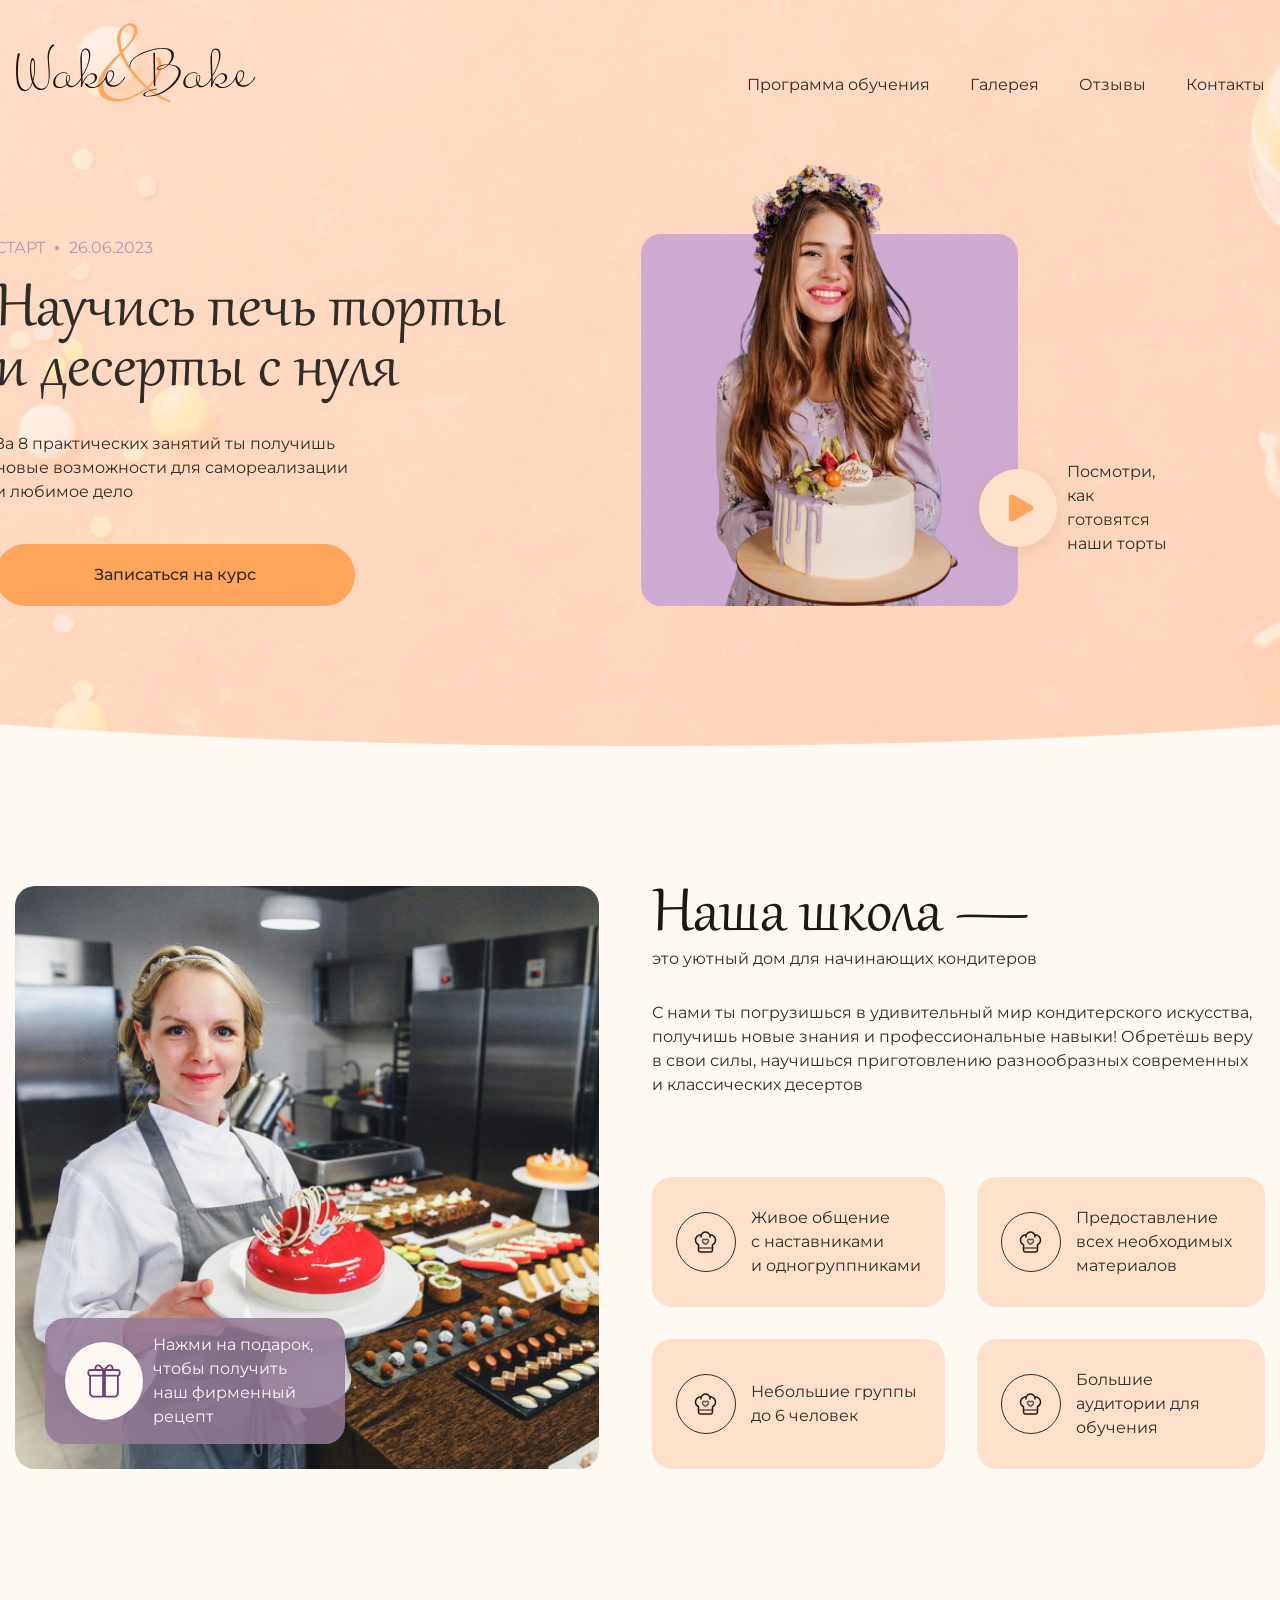
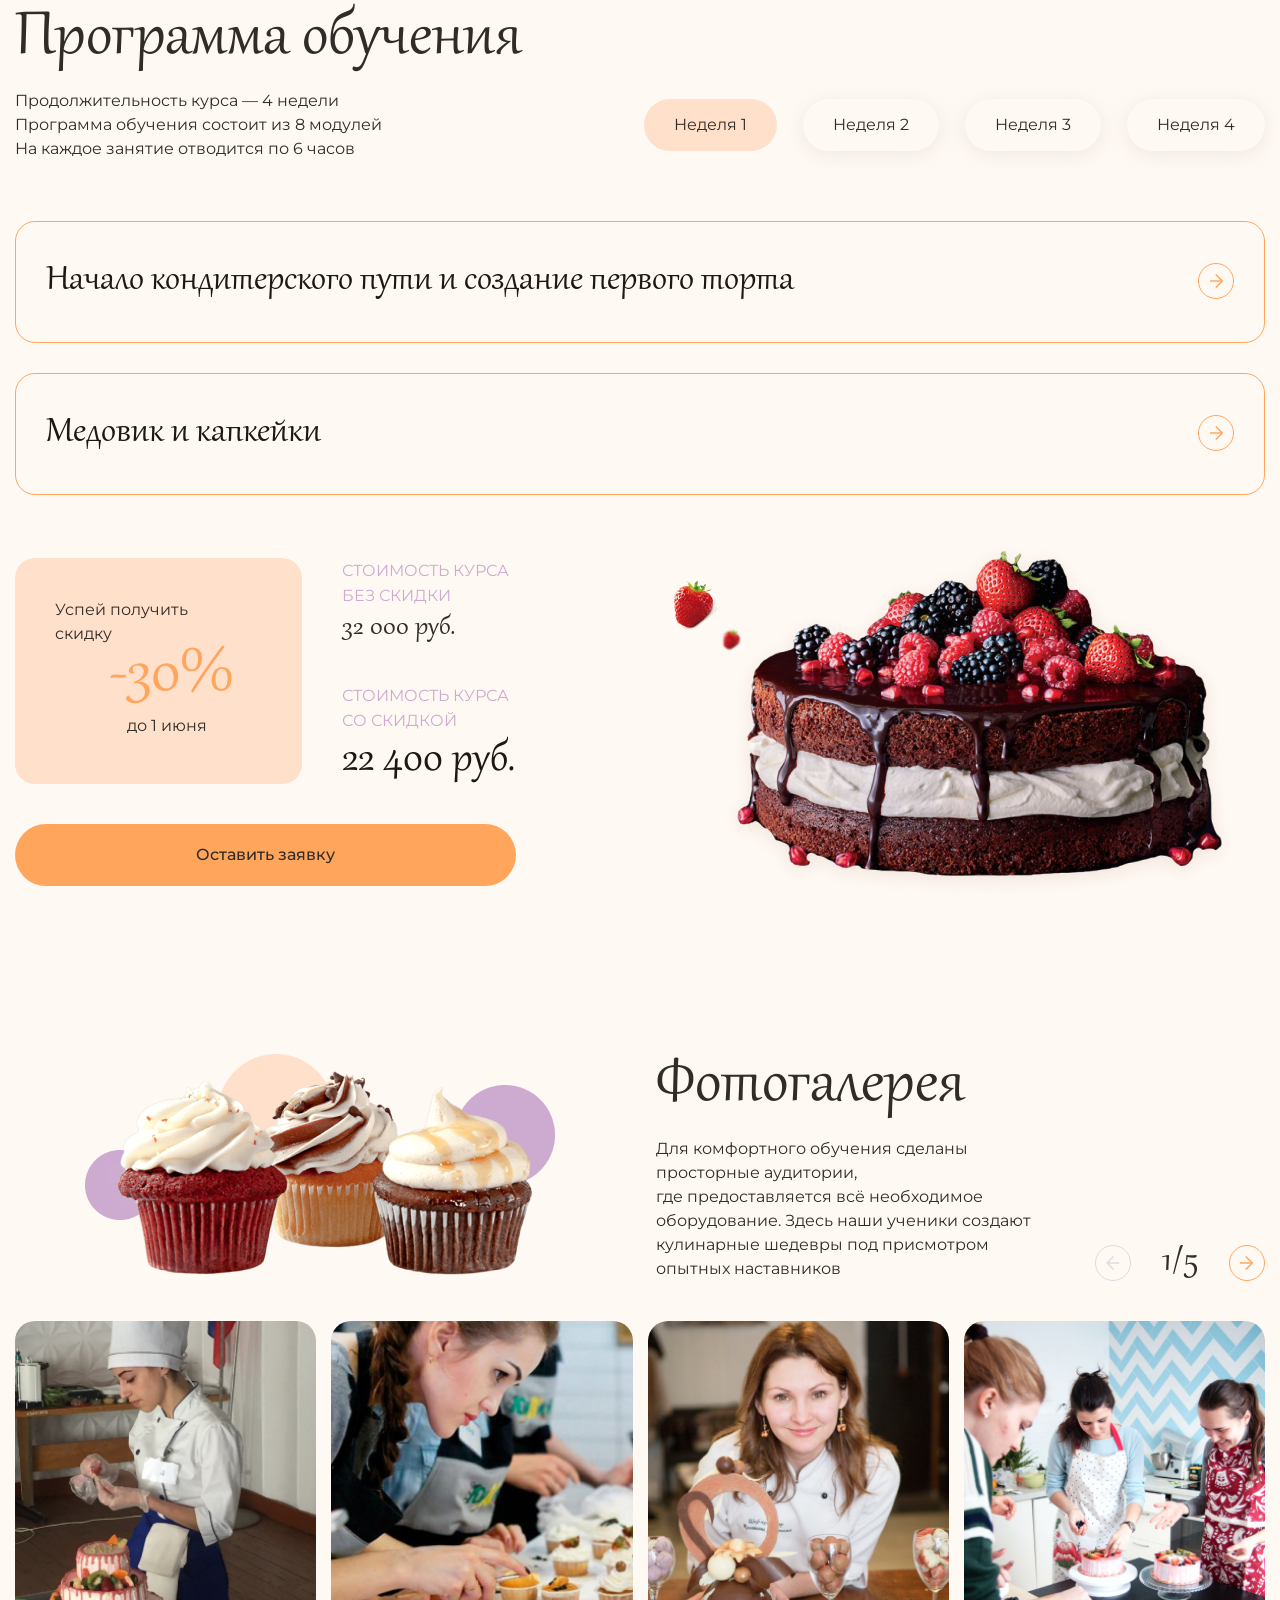
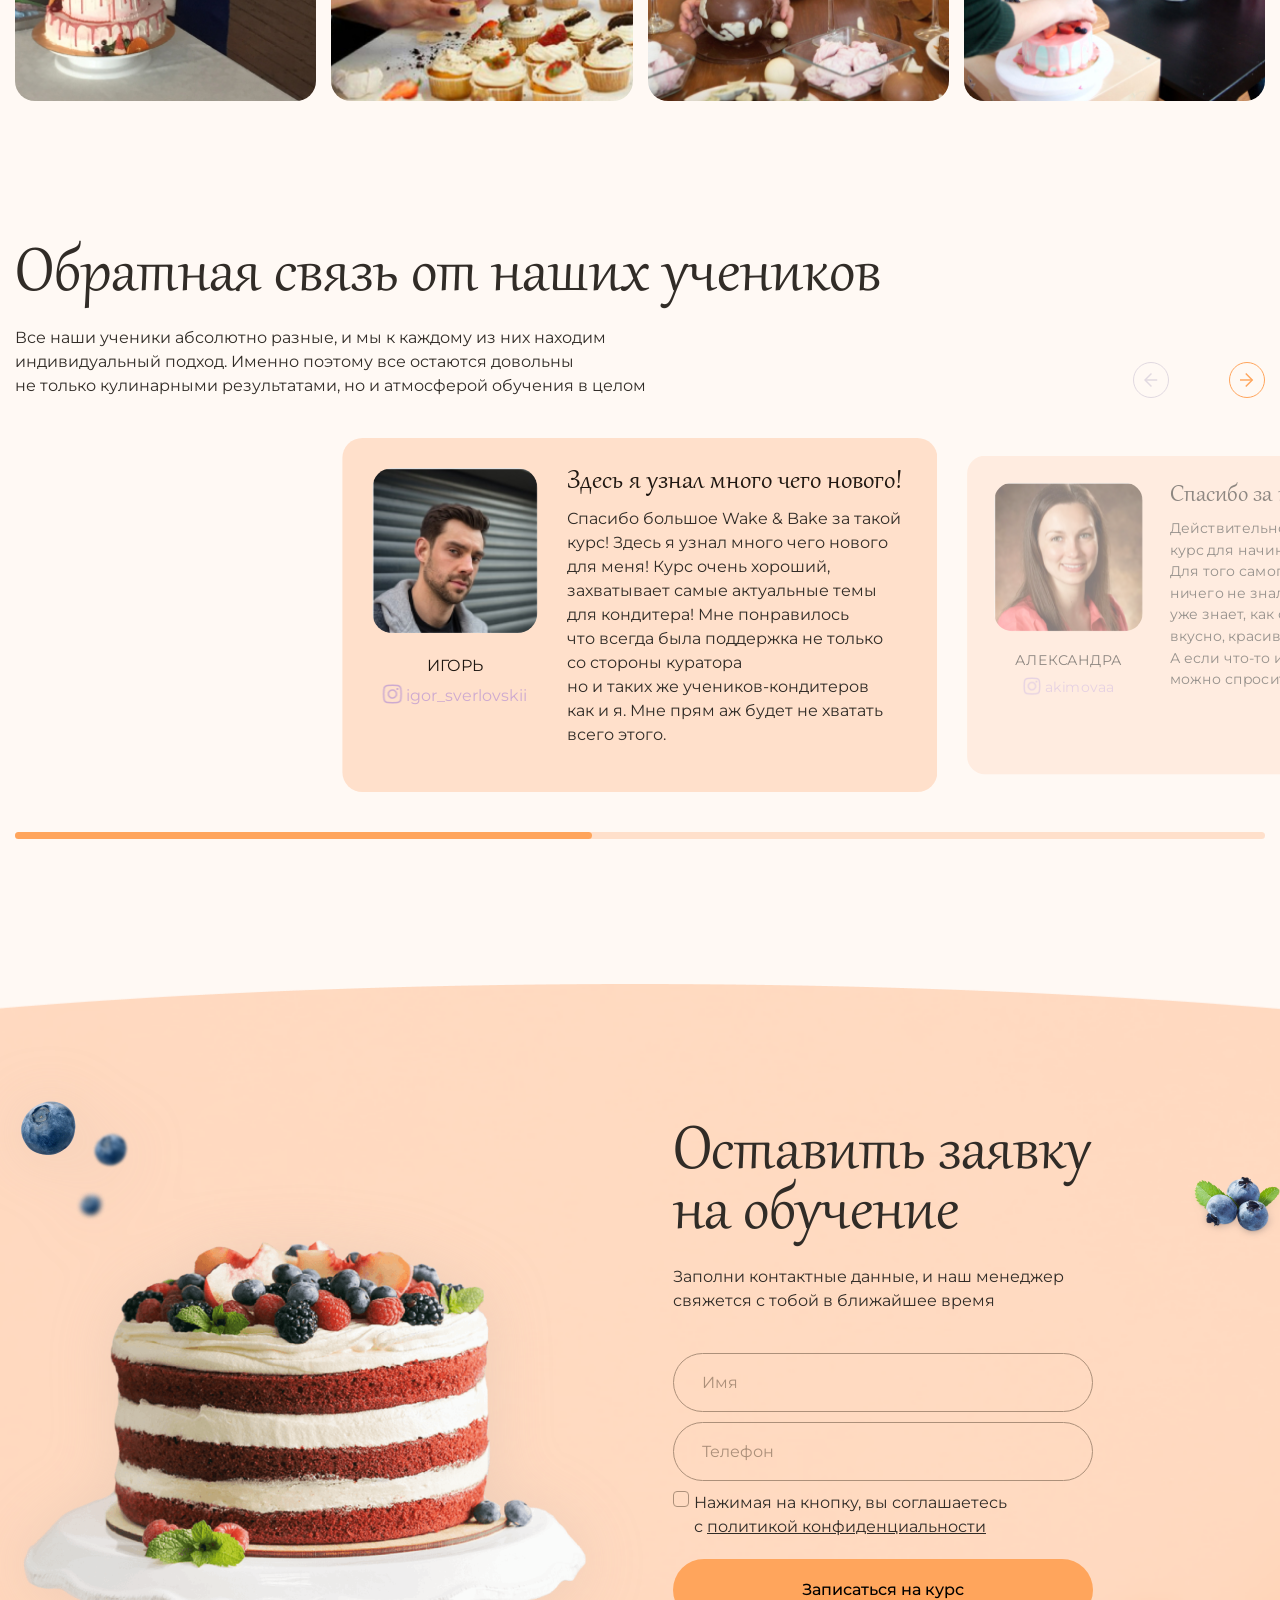
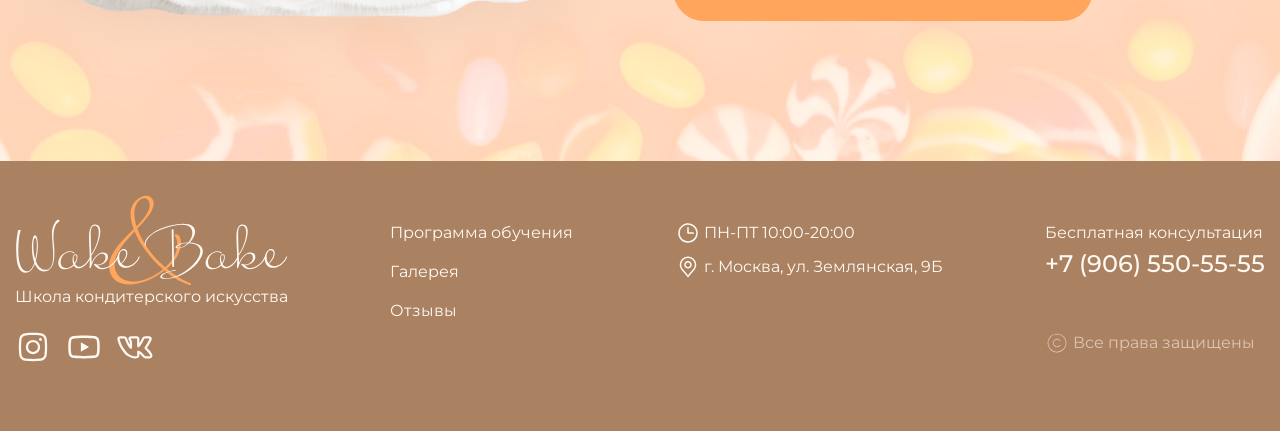
==== docs/index.html @ f929d7f9 "Add files via upload" ====
<!DOCTYPE html>
<html lang="ru">

<head>
    <meta charset="UTF-8">
    <meta http-equiv="X-UA-Compatible" content="IE=edge">
    <meta name="viewport" content="width=device-width, initial-scale=1.0">
    <title>Wake & Bake</title>
    <link href="css/swiper-bundle.min.css" rel="stylesheet">
    <link href="css/style.css" rel="stylesheet">
</head>

<body class="body">

    <div class="wrapper">

        <header class="header">
            <div class="header__top">
                <div class="container">
                    <div class="header__top-inner">
                        <a href="/" class="header__logo">
                            <img src="img/icons/logos/logo-dark.svg" alt="Лого B&W">
                        </a>
                        <nav class="nav">
                            <ul class="nav__list">
                                <li class="nav__list">
                                    <a href="#program" class="nav__link">
                                        Программа обучения
                                    </a>
                                </li>
                                <li class="nav__list">
                                    <a href="#gallery" class="nav__link">
                                        Галерея
                                    </a>
                                </li>
                                <li class="nav__list">
                                    <a href="#testimonials" class="nav__link">
                                        Отзывы
                                    </a>
                                </li>
                                <li class="nav__list">
                                    <a href="#contact" class="nav__link">
                                        Контакты
                                    </a>
                                </li>
                            </ul>
                        </nav>
                        <a class="burger-icon" href="#">
                            <span></span>
                        </a>
                    </div>
                </div>
            </div>
            <section class="header__hero hero">
                <div class="container">
                    <div class="hero__inner">
                        <div class="hero__content">
                            <div class="hero__info">
                                <span>Старт</span>
                                <span>26.06.2023</span>
                            </div>
                            <h1 class="hero__title title">
                                Научись печь торты и десерты с нуля
                            </h1>
                            <p class="hero__text">
                                За 8 практических занятий ты получишь новые возможности для самореализации и любимое
                                дело
                            </p>
                            <div class="hero__img-control hero__img-control--mobile">
                                <a href="../docs/media/тортик.mp4" data-fslightbox class="hero__img-button">
                                    <img src="img/icons/play.svg" alt="">
                                </a>
                                Посмотри, как готовятся наши торты
                            </div>
                            <a href="#contact" class="hero__button button">
                                Записаться на курс
                            </a>
                        </div>
                        <div class="hero__img">
                            <img src="img/content/girl1.png" alt="Девушка с тортом руках">
                            <div class="hero__img-control">
                                <a href="media/тортик.mp4" data-fslightbox="video" class="hero__img-button">
                                    <img src="img/icons/play.svg" alt="">
                                </a>
                                Посмотри, как готовятся наши торты
                            </div>
                        </div>
                    </div>

                </div>
            </section>
        </header>

        <main class="main">
            <section class="main__about about">
                <div class="container">
                    <div class="about__inner">
                        <div class="about__img">
                            <img src="img/content/girl2.jpg" alt="Девушка с тортом руках">
                            <div class="about__img-control">
                                <a href="#" class="about__img-button">
                                    <img src="img/icons/gift.svg" alt="">
                                </a>
                                Нажми на подарок, чтобы получить наш фирменный рецепт
                            </div>
                        </div>
                        <div class="about__body">
                            <div class="about__heading">
                                <h2 class="about__title title">
                                    Наша школа —
                                </h2>
                                <p class="about__title-text">
                                    это уютный дом для начинающих кондитеров
                                </p>
                            </div>
                            <p class="about__text">
                                С нами ты погрузишься в удивительный мир кондитерского искусства, получишь новые знания
                                и профессиональные навыки! Обретёшь веру в свои силы, научишься приготовлению
                                разнообразных современных и классических десертов
                            </p>
                        </div>
                        <ul class="about__grid">
                            <li class="about__grid-item">
                                <div class="about__grid-img">
                                    <img src="img/icons/hat-2.svg" alt="">
                                </div>
                                <p class="about__grid-text">
                                    Живое общение с наставниками и одногруппниками
                                </p>
                            </li>
                            <li class="about__grid-item">
                                <div class="about__grid-img">
                                    <img src="img/icons/hat-2.svg" alt="">
                                </div>
                                <p class="about__grid-text">
                                    Предоставление всех необходимых материалов </p>
                            </li>
                            <li class="about__grid-item">
                                <div class="about__grid-img">
                                    <img src="img/icons/hat-2.svg" alt="">
                                </div>
                                <p class="about__grid-text">
                                    Небольшие группы до 6 человек </p>
                            </li>
                            <li class="about__grid-item">
                                <div class="about__grid-img">
                                    <img src="img/icons/hat-2.svg" alt="">
                                </div>
                                <p class="about__grid-text">
                                    Большие аудитории для обучения </p>
                            </li>
                        </ul>
                    </div>
                </div>
            </section>
        </main>

        <section class="main__program" id="program">
            <div class="container">
                <h2 class="program__title title">
                    Программа обучения
                </h2>
                <div class="program__top">
                    <p class="program__text">
                        Продолжительность курса — 4 недели
                        <br>
                        Программа обучения состоит из 8 модулей
                        <br>
                        На каждое занятие отводится по 6 часов
                    </p>
                    <ul class="tab-controls">
                        <li class="tab-controls__item">
                            <a href="#tab1" class="tab-controls__link tab-controls__link--active">
                                Неделя 1
                            </a>
                        </li>
                        <li class="tab-controls__item">
                            <a href="#tab2" class="tab-controls__link">
                                Неделя 2
                            </a>
                        </li>
                        <li class="tab-controls__item">
                            <a href="#tab3" class="tab-controls__link">
                                Неделя 3
                            </a>
                        </li>
                        <li class="tab-controls__item">
                            <a href="#tab4" class="tab-controls__link">
                                Неделя 4
                            </a>
                        </li>
                    </ul>
                </div>
                <div class="program__tab-content tab-content tab-content--show" id="tab1">
                    <ul class="accordion-list">
                        <li class="accordion-list__item">
                            <a class="accordion-list__control" href="#">
                                <h3 class="accordion-list__control-title">
                                    Начало кондитерского пути и создание первого торта
                                </h3>
                                <div class="accordion-list__control-icon">
                                    <svg width="14" height="14" viewBox="0 0 14 14" fill="none"
                                        xmlns="http://www.w3.org/2000/svg">
                                        <path
                                            d="M5.25605 12.96L11.232 6.984L5.25605 1.008L6.26405 -3.0528e-07L13.248 6.984L6.26405 13.968L5.25605 12.96Z"
                                            fill="#FFA55C" />
                                        <path
                                            d="M12.2402 6.26465L12.2402 7.70465L0.000234839 7.70465L0.000234902 6.26465L12.2402 6.26465Z"
                                            fill="#FFA55C" />
                                    </svg>
                                </div>
                            </a>
                            <div class="accordion-list__content">
                                <div class="accordion-content">
                                    <div class="accordion-content__col">
                                        <h6 class="accordion-content__title">
                                            Теория:
                                        </h6>
                                        <ul class="accordion-content__list">
                                            <li class="accordion-content__item">
                                                <div class="accordion-content__icon">
                                                    <img src="img/icons/hat-1.svg" alt="">
                                                </div>
                                                Организация рабочего места
                                            </li>
                                            <li class="accordion-content__item">
                                                <div class="accordion-content__icon">
                                                    <img src="img/icons/hat-1.svg" alt="">
                                                </div>
                                                Подготовка необходимого инвентаря
                                            </li>
                                            <li class="accordion-content__item">
                                                <div class="accordion-content__icon">
                                                    <img src="img/icons/hat-1.svg" alt="">
                                                </div>
                                                Выбор необходимых продуктов
                                            </li>
                                            <li class="accordion-content__item">
                                                <div class="accordion-content__icon">
                                                    <img src="img/icons/hat-1.svg" alt="">
                                                </div>
                                                Советы по закупке необходимых продуктов и инвентаря
                                            </li>
                                            <li class="accordion-content__item">
                                                <div class="accordion-content__icon">
                                                    <img src="img/icons/hat-1.svg" alt="">
                                                </div>
                                                Обзор хранения и заготовки сырья
                                            </li>
                                        </ul>
                                    </div>
                                    <div class="accordion-content__col">
                                        <h6 class="accordion-content__title">
                                            Практика:
                                        </h6>
                                        <p class="accordion-content__text">
                                            Испечёшь морковный торт с солёной карамелью
                                        </p>
                                    </div>
                                </div>
                            </div>
                        </li>
                        <li class="accordion-list__item">
                            <a class="accordion-list__control" href="#">
                                <h3 class="accordion-list__control-title">
                                    Медовик и капкейки
                                </h3>
                                <div class="accordion-list__control-icon">
                                    <svg width="14" height="14" viewBox="0 0 14 14" fill="none"
                                        xmlns="http://www.w3.org/2000/svg">
                                        <path
                                            d="M5.25605 12.96L11.232 6.984L5.25605 1.008L6.26405 -3.0528e-07L13.248 6.984L6.26405 13.968L5.25605 12.96Z"
                                            fill="#FFA55C" />
                                        <path
                                            d="M12.2402 6.26465L12.2402 7.70465L0.000234839 7.70465L0.000234902 6.26465L12.2402 6.26465Z"
                                            fill="#FFA55C" />
                                    </svg>
                                </div>
                            </a>
                            <div class="accordion-list__content">
                                <div class="accordion-content">
                                    <div class="accordion-content__col">
                                        <h6 class="accordion-content__title">
                                            Теория:
                                        </h6>
                                        <ul class="accordion-content__list">
                                            <li class="accordion-content__item">
                                                <div class="accordion-content__icon">
                                                    <img src="img/icons/hat-1.svg" alt="">
                                                </div>
                                                Приготовление и украшение капкейков
                                            </li>
                                            <li class="accordion-content__item">
                                                <div class="accordion-content__icon">
                                                    <img src="img/icons/hat-1.svg" alt="">
                                                </div>
                                                Изготовление крема и конфи
                                            </li>
                                            <li class="accordion-content__item">
                                                <div class="accordion-content__icon">
                                                    <img src="img/icons/hat-1.svg" alt="">
                                                </div>
                                                Приготовление медовых коржей для торта
                                            </li>
                                            <li class="accordion-content__item">
                                                <div class="accordion-content__icon">
                                                    <img src="img/icons/hat-1.svg" alt="">
                                                </div>
                                                Пропитка коржей и сборка торта
                                            </li>
                                        </ul>
                                    </div>
                                    <div class="accordion-content__col">
                                        <h6 class="accordion-content__title">
                                            Практика:
                                        </h6>
                                        <p class="accordion-content__text">
                                            Испечёшь капкейки,
                                            <br>
                                            приготовишь крем и конфи,
                                            <br>
                                            а также сделаешь своё
                                            <br>
                                            первое пирожное — медовик
                                        </p>
                                    </div>
                                </div>
                            </div>
                        </li>
                    </ul>
                </div>
                <div class="program__tab-content tab-content" id="tab2">
                    <ul class="accordion-list">
                        <li class="accordion-list__item">
                            <a class="accordion-list__control" href="#">
                                <h3 class="accordion-list__control-title">
                                    Песочное тесто и чизкейк
                                </h3>
                                <div class="accordion-list__control-icon">
                                    <svg width="14" height="14" viewBox="0 0 14 14" fill="none"
                                        xmlns="http://www.w3.org/2000/svg">
                                        <path
                                            d="M5.25605 12.96L11.232 6.984L5.25605 1.008L6.26405 -3.0528e-07L13.248 6.984L6.26405 13.968L5.25605 12.96Z"
                                            fill="#FFA55C" />
                                        <path
                                            d="M12.2402 6.26465L12.2402 7.70465L0.000234839 7.70465L0.000234902 6.26465L12.2402 6.26465Z"
                                            fill="#FFA55C" />
                                    </svg>
                                </div>
                            </a>
                            <div class="accordion-list__content">
                                <div class="accordion-content">
                                    <div class="accordion-content__col">
                                        <h6 class="accordion-content__title">
                                            Теория:
                                        </h6>
                                        <ul class="accordion-content__list">
                                            <li class="accordion-content__item">
                                                <div class="accordion-content__icon">
                                                    <img src="img/icons/hat-1.svg" alt="">
                                                </div>
                                                Приготовление песочного теста
                                            </li>
                                            <li class="accordion-content__item">
                                                <div class="accordion-content__icon">
                                                    <img src="img/icons/hat-1.svg" alt="">
                                                </div>
                                                Тонкости в приготовлении меренги
                                            </li>
                                            <li class="accordion-content__item">
                                                <div class="accordion-content__icon">
                                                    <img src="img/icons/hat-1.svg" alt="">
                                                </div>
                                                Изготовление заварного крема
                                            </li>
                                            <li class="accordion-content__item">
                                                <div class="accordion-content__icon">
                                                    <img src="img/icons/hat-1.svg" alt="">
                                                </div>
                                                Выпечка тарталеток
                                            </li>
                                            <li class="accordion-content__item">
                                                <div class="accordion-content__icon">
                                                    <img src="img/icons/hat-1.svg" alt="">
                                                </div>
                                                Приготовление нежного чизкейка
                                            </li>
                                        </ul>    
                                    </div>
                                    <div class="accordion-content__col">
                                        <h6 class="accordion-content__title">
                                            Практика:
                                        </h6>
                                        <p class="accordion-content__text">
                                            Приготовишь меренги,
                                            <br>
                                            сделаешь заварной крем
                                            <br>
                                            для тарталеток и испечёшь
                                            <br>
                                            свой первый чизкейк
                                        </p>
                                    </div>
                                </div>
                            </div>
                        </li>
                        <li class="accordion-list__item">
                            <a class="accordion-list__control" href="#">
                                <h3 class="accordion-list__control-title">
                                    Бисквиты
                                </h3>
                                <div class="accordion-list__control-icon">
                                    <svg width="14" height="14" viewBox="0 0 14 14" fill="none"
                                        xmlns="http://www.w3.org/2000/svg">
                                        <path
                                            d="M5.25605 12.96L11.232 6.984L5.25605 1.008L6.26405 -3.0528e-07L13.248 6.984L6.26405 13.968L5.25605 12.96Z"
                                            fill="#FFA55C" />
                                        <path
                                            d="M12.2402 6.26465L12.2402 7.70465L0.000234839 7.70465L0.000234902 6.26465L12.2402 6.26465Z"
                                            fill="#FFA55C" />
                                    </svg>
                                </div>
                            </a>
                            <div class="accordion-list__content">
                                <div class="accordion-content">
                                    <div class="accordion-content__col">
                                        <h6 class="accordion-content__title">
                                            Теория:
                                        </h6>
                                        <ul class="accordion-content__list">
                                            <li class="accordion-content__item">
                                                <div class="accordion-content__icon">
                                                    <img src="img/icons/hat-1.svg" alt="">
                                                </div>
                                                Тонкости выпечки бисквитов
                                            </li>
                                            <li class="accordion-content__item">
                                                <div class="accordion-content__icon">
                                                    <img src="img/icons/hat-1.svg" alt="">
                                                </div>
                                                Приготовление ванильного бисквита
                                            </li>
                                            <li class="accordion-content__item">
                                                <div class="accordion-content__icon">
                                                    <img src="img/icons/hat-1.svg" alt="">
                                                </div>
                                                Приготовление фисташкового бисквита
                                            </li>
                                            <li class="accordion-content__item">
                                                <div class="accordion-content__icon">
                                                    <img src="img/icons/hat-1.svg" alt="">
                                                </div>
                                                Приготовление шоколадного бисквита
                                            </li>
                                        </ul>
                                    </div>
                                    <div class="accordion-content__col">
                                        <h6 class="accordion-content__title">
                                            Практика:
                                        </h6>
                                        <p class="accordion-content__text">
                                            Отработаешь выпечку трёх
                                            <br>
                                            бисквитов для будущих тортов
                                        </p>
                                    </div>
                                </div>
                            </div>
                        </li>
                    </ul>
                </div>
                <div class="program__tab-content tab-content" id="tab3">
                    <ul class="accordion-list">
                        <li class="accordion-list__item">
                            <a class="accordion-list__control" href="#">
                                <h3 class="accordion-list__control-title">
                                    Дрожжевое тесто
                                </h3>
                                <div class="accordion-list__control-icon">
                                    <svg width="14" height="14" viewBox="0 0 14 14" fill="none"
                                        xmlns="http://www.w3.org/2000/svg">
                                        <path
                                            d="M5.25605 12.96L11.232 6.984L5.25605 1.008L6.26405 -3.0528e-07L13.248 6.984L6.26405 13.968L5.25605 12.96Z"
                                            fill="#FFA55C" />
                                        <path
                                            d="M12.2402 6.26465L12.2402 7.70465L0.000234839 7.70465L0.000234902 6.26465L12.2402 6.26465Z"
                                            fill="#FFA55C" />
                                    </svg>
                                </div>
                            </a>
                            <div class="accordion-list__content">
                                <div class="accordion-content">
                                    <div class="accordion-content__col">
                                        <h6 class="accordion-content__title">
                                            Теория:
                                        </h6>
                                        <ul class="accordion-content__list">
                                            <li class="accordion-content__item">
                                                <div class="accordion-content__icon">
                                                    <img src="img/icons/hat-1.svg" alt="">
                                                </div>
                                                Технология приготовления дрожжевого теста:
                                                <br>
                                                тонкости и советы
                                            </li>
                                            <li class="accordion-content__item">
                                                <div class="accordion-content__icon">
                                                    <img src="img/icons/hat-1.svg" alt="">
                                                </div>
                                                Приготовление песочного теста
                                            </li>
                                            <li class="accordion-content__item">
                                                <div class="accordion-content__icon">
                                                    <img src="img/icons/hat-1.svg" alt="">
                                                </div>
                                                Рецептурные нюансы
                                            </li>
                                        </ul>
                                    </div>
                                    <div class="accordion-content__col">
                                        <h6 class="accordion-content__title">
                                            Практика:
                                        </h6>
                                        <p class="accordion-content__text">
                                            Приготовишь заготовку
                                            <br>
                                            для торта
                                        </p>
                                    </div>
                                </div>
                            </div>
                        </li>
                        <li class="accordion-list__item">
                            <a class="accordion-list__control" href="#">
                                <h3 class="accordion-list__control-title">
                                    Работа с кремами
                                </h3>
                                <div class="accordion-list__control-icon">
                                    <svg width="14" height="14" viewBox="0 0 14 14" fill="none"
                                        xmlns="http://www.w3.org/2000/svg">
                                        <path
                                            d="M5.25605 12.96L11.232 6.984L5.25605 1.008L6.26405 -3.0528e-07L13.248 6.984L6.26405 13.968L5.25605 12.96Z"
                                            fill="#FFA55C" />
                                        <path
                                            d="M12.2402 6.26465L12.2402 7.70465L0.000234839 7.70465L0.000234902 6.26465L12.2402 6.26465Z"
                                            fill="#FFA55C" />
                                    </svg>
                                </div>
                            </a>
                            <div class="accordion-list__content">
                                <div class="accordion-content">
                                    <div class="accordion-content__col">
                                        <h6 class="accordion-content__title">
                                            Теория:
                                        </h6>
                                        <ul class="accordion-content__list">
                                            <li class="accordion-content__item">
                                                <div class="accordion-content__icon">
                                                    <img src="img/icons/hat-1.svg" alt="">
                                                </div>
                                                Приготовление кремов: ганаши, кремю
                                            </li>
                                            <li class="accordion-content__item">
                                                <div class="accordion-content__icon">
                                                    <img src="img/icons/hat-1.svg" alt="">
                                                </div>
                                                Создание заварного теста
                                            </li>
                                            <li class="accordion-content__item">
                                                <div class="accordion-content__icon">
                                                    <img src="img/icons/hat-1.svg" alt="">
                                                </div>
                                                Приготовление профитролей и нескольких
                                                <br>
                                                видов кремов
                                            </li>
                                        </ul>
                                    </div>
                                    <div class="accordion-content__col">
                                        <h6 class="accordion-content__title">
                                            Практика:
                                        </h6>
                                        <p class="accordion-content__text">
                                            Приготовишь профитроли
                                            <br>
                                            и несколько видов кремов
                                        </p>
                                    </div>
                                </div>
                            </div>
                        </li>
                    </ul>
                </div>
                <div class="program__tab-content tab-content" id="tab4">
                    <ul class="accordion-list">
                        <li class="accordion-list__item">
                            <a class="accordion-list__control" href="#">
                                <h3 class="accordion-list__control-title">
                                    Mille-feuille, или Наполеон
                                </h3>
                                <div class="accordion-list__control-icon">
                                    <svg width="14" height="14" viewBox="0 0 14 14" fill="none"
                                        xmlns="http://www.w3.org/2000/svg">
                                        <path
                                            d="M5.25605 12.96L11.232 6.984L5.25605 1.008L6.26405 -3.0528e-07L13.248 6.984L6.26405 13.968L5.25605 12.96Z"
                                            fill="#FFA55C" />
                                        <path
                                            d="M12.2402 6.26465L12.2402 7.70465L0.000234839 7.70465L0.000234902 6.26465L12.2402 6.26465Z"
                                            fill="#FFA55C" />
                                    </svg>
                                </div>
                            </a>
                            <div class="accordion-list__content">
                                <div class="accordion-content">
                                    <div class="accordion-content__col">
                                        <h6 class="accordion-content__title">
                                            Теория:
                                        </h6>
                                        <ul class="accordion-content__list">
                                            <li class="accordion-content__item">
                                                <div class="accordion-content__icon">
                                                    <img src="img/icons/hat-1.svg" alt="">
                                                </div>
                                                Приготовление слоёного теста
                                            </li>
                                            <li class="accordion-content__item">
                                                <div class="accordion-content__icon">
                                                    <img src="img/icons/hat-1.svg" alt="">
                                                </div>
                                                Рецептура и создание крема дипломат
                                            </li>
                                            <li class="accordion-content__item">
                                                <div class="accordion-content__icon">
                                                    <img src="img/icons/hat-1.svg" alt="">
                                                </div>
                                                Приготовление французского морковного
                                                <br>
                                                десерта
                                            </li>
                                        </ul>
                                    </div>
                                    <div class="accordion-content__col">
                                        <h6 class="accordion-content__title">
                                            Практика:
                                        </h6>
                                        <p class="accordion-content__text">
                                            Испечёте торт «Наполеон»
                                            <br>
                                            и приготовите необычный
                                            <br>
                                            морковный десерт
                                        </p>
                                    </div>
                                </div>
                            </div>
                        </li>
                        <li class="accordion-list__item">
                            <a class="accordion-list__control" href="#">
                                <h3 class="accordion-list__control-title">
                                    Завершение курса
                                </h3>
                                <div class="accordion-list__control-icon">
                                    <svg width="14" height="14" viewBox="0 0 14 14" fill="none"
                                        xmlns="http://www.w3.org/2000/svg">
                                        <path
                                            d="M5.25605 12.96L11.232 6.984L5.25605 1.008L6.26405 -3.0528e-07L13.248 6.984L6.26405 13.968L5.25605 12.96Z"
                                            fill="#FFA55C" />
                                        <path
                                            d="M12.2402 6.26465L12.2402 7.70465L0.000234839 7.70465L0.000234902 6.26465L12.2402 6.26465Z"
                                            fill="#FFA55C" />
                                    </svg>
                                </div>
                            </a>
                            <div class="accordion-list__content">
                                <div class="accordion-content">
                                    <div class="accordion-content__col">
                                        <h6 class="accordion-content__title">
                                            Теория:
                                        </h6>
                                        <ul class="accordion-content__list">
                                            <li class="accordion-content__item">
                                                <div class="accordion-content__icon">
                                                    <img src="img/icons/hat-1.svg" alt="">
                                                </div>
                                                Работа кондитера на заказ
                                            </li>
                                            <li class="accordion-content__item">
                                                <div class="accordion-content__icon">
                                                    <img src="img/icons/hat-1.svg" alt="">
                                                </div>
                                                Применение знаний о технологии выпечки
                                                <br>
                                                к другим рецептам
                                            </li>
                                            <li class="accordion-content__item">
                                                <div class="accordion-content__icon">
                                                    <img src="img/icons/hat-1.svg" alt="">
                                                </div>
                                                Разработка собственных рецептов
                                            </li>
                                        </ul>
                                    </div>
                                    <div class="accordion-content__col">
                                        <h6 class="accordion-content__title">
                                            Практика:
                                        </h6>
                                        <p class="accordion-content__text">
                                            Самостоятельно, без наставника
                                            <br>
                                            испечёте торт на ваш выбор
                                        </p>
                                    </div>
                                </div>
                            </div>
                        </li>
                    </ul>
                </div>
                <div class="program__bottom">
                    <div class="program__action">
                        <div class="program__discount">
                            Успей получить
                            <br>
                            скидку
                            <div class="program__discount-value">
                                -30%
                            </div>
                            <span> до 1 июня </span>
                        </div>
                        <div class="program__price">
                            <div class="program__price-text">
                                Стоимость курса без скидки
                            </div>
                            <div class="program__price-value">
                                32 000 руб.
                            </div>
                        </div>
                        <div class="program__price">
                            <div class="program__price-text">
                                Стоимость курса со скидкой
                            </div>
                            <div class="program__price-value program__price-value--big">
                                22 400 руб.
                            </div>
                        </div>
                        <a href="#contact" class="program__button button">
                            Оставить заявку
                        </a>
                    </div>
                    <div class="program__img">
                        <img src="img/decor/cake.png" alt="" class="program__img">
                    </div>
                </div>
            </div>
        </section>

        <section class="main__gallery" id="gallery">
            <div class="container">
                <div class="gallery__inner">
                    <div class="gallery__img">
                        <img src="img/decor/cupcakes.png" alt="">
                    </div>
                    <div class="gallery__content">
                        <div class="gallery__info">
                            <h2 class="gallery__title title">
                                Фотогалерея
                            </h2>
                            <p class="gallery__text">
                                Для комфортного обучения сделаны просторные аудитории, где предоставляется
                                всё необходимое оборудование. Здесь наши ученики создают кулинарные шедевры
                                под присмотром опытных наставников
                            </p>
                        </div>
                        <div class="gallery__nav">
                            <button class="gallery__prev" type="button">
                                <svg width="14" height="14" viewBox="0 0 14 14" fill="none"
                                    xmlns="http://www.w3.org/2000/svg">
                                    <path
                                        d="M7.992 1.00777L2.016 6.98377L7.992 12.9598L6.984 13.9678L-3.0528e-07 6.98377L6.984 -0.000227365L7.992 1.00777Z"
                                        fill="#FFA55C" />
                                    <path
                                        d="M1.00781 7.70312L1.00781 6.26313L13.2478 6.26312L13.2478 7.70312L1.00781 7.70312Z"
                                        fill="#FFA55C" />
                                </svg>
                            </button>
                            <div class="gallery__pagination"></div>
                            <button class="gallery__next" type="button">
                                <svg width="14" height="14" viewBox="0 0 14 14" fill="none"
                                    xmlns="http://www.w3.org/2000/svg">
                                    <path
                                        d="M5.25605 12.96L11.232 6.984L5.25605 1.008L6.26405 -3.0528e-07L13.248 6.984L6.26405 13.968L5.25605 12.96Z"
                                        fill="#FFA55C" />
                                    <path
                                        d="M12.2402 6.26465L12.2402 7.70465L0.000234839 7.70465L0.000234902 6.26465L12.2402 6.26465Z"
                                        fill="#FFA55C" />
                                </svg>
                            </button>
                        </div>
                    </div>
                </div>
                <div class="gallery__slider swiper">
                    <div class="gallery__wrapper swiper-wrapper">
                        <a class="gallery__slide swiper-slide" data-fslightbox="gallery"
                            href="img/content/gallery/1.jpg">
                            <img src="img/content/gallery/1.jpg" alt="girl1">
                        </a>
                        <a class="gallery__slide swiper-slide" data-fslightbox="gallery"
                            href="img/content/gallery/2.jpg">
                            <img src="img/content/gallery/2.jpg" alt="girl2">
                        </a>
                        <a class="gallery__slide swiper-slide" data-fslightbox="gallery"
                            href="img/content/gallery/3.jpg">
                            <img src="img/content/gallery/3.jpg" alt="girl3">
                        </a>
                        <a class="gallery__slide swiper-slide" data-fslightbox="gallery"
                            href="img/content/gallery/4.jpg">
                            <img src="img/content/gallery/4.jpg" alt="girl4">
                        </a>
                        <a class="gallery__slide swiper-slide" data-fslightbox="gallery"
                            href="img/content/gallery/1.jpg">
                            <img src="img/content/gallery/1.jpg" alt="girl1">
                        </a>
                        <a class="gallery__slide swiper-slide" data-fslightbox="gallery"
                            href="img/content/gallery/2.jpg">
                            <img src="img/content/gallery/2.jpg" alt="girl2">
                        </a>
                        <a class="gallery__slide swiper-slide" data-fslightbox="gallery"
                            href="img/content/gallery/3.jpg">
                            <img src="img/content/gallery/3.jpg" alt="girl3">
                        </a>
                        <a class="gallery__slide swiper-slide" data-fslightbox="gallery"
                            href="img/content/gallery/4.jpg">
                            <img src="img/content/gallery/4.jpg" alt="girl4">
                        </a>
                    </div>
                </div>
            </div>
        </section>

        <section class="main__testimonials" id="testimonials">
            <div class="container">
                <div class="testimonials__inner">
                    <div class="testimonials__info">
                        <h2 class="testimonials__title title">
                            Обратная связь от наших учеников
                        </h2>
                        <p class="testimonials__text">
                            Все наши ученики абсолютно разные, и мы к каждому из них находим
                            <br>
                            индивидуальный подход. Именно поэтому все остаются довольны
                            <br>
                            не только кулинарными результатами, но и атмосферой обучения в целом
                        </p>
                    </div>
                    <div class="testimonials__nav">
                        <button class="testimonials__prev" type="button">
                            <svg width="14" height="14" viewBox="0 0 14 14" fill="none"
                                xmlns="http://www.w3.org/2000/svg">
                                <path
                                    d="M7.992 1.00777L2.016 6.98377L7.992 12.9598L6.984 13.9678L-3.0528e-07 6.98377L6.984 -0.000227365L7.992 1.00777Z"
                                    fill="#FFA55C" />
                                <path
                                    d="M1.00781 7.70312L1.00781 6.26313L13.2478 6.26312L13.2478 7.70312L1.00781 7.70312Z"
                                    fill="#FFA55C" />
                            </svg>
                        </button>
                        <div class="testimonials__pagination"></div>
                        <button class="testimonials__next" type="button">
                            <svg width="14" height="14" viewBox="0 0 14 14" fill="none"
                                xmlns="http://www.w3.org/2000/svg">
                                <path
                                    d="M5.25605 12.96L11.232 6.984L5.25605 1.008L6.26405 -3.0528e-07L13.248 6.984L6.26405 13.968L5.25605 12.96Z"
                                    fill="#FFA55C" />
                                <path
                                    d="M12.2402 6.26465L12.2402 7.70465L0.000234839 7.70465L0.000234902 6.26465L12.2402 6.26465Z"
                                    fill="#FFA55C" />
                            </svg>
                        </button>
                    </div>
                </div>
                <div class="testimonials__slider swiper">
                    <div class="testimonials__wrapper swiper-wrapper">
                        <div class="testimonials__slide swiper-slide">
                            <div class="testimonials__student">
                                <div class="testimonials__student-img">
                                    <img src="img/content/testimonials/3.jpg" alt="igor_sverlovskii">
                                </div>
                                <div class="testimonials__student-name">ИГОРЬ</div>
                                <div class="testimonials__student-inst">
                                    <img src="img/icons/socials/instagram-2.png" alt="">
                                    igor_sverlovskii
                                </div>
                            </div>
                            <blockquote class="testimonials__quote">
                                <span>
                                    Здесь я узнал много чего нового!
                                </span>
                                Спасибо большое Wake & Bake за такой
                                курс! Здесь я узнал много чего нового
                                для меня! Курс очень хороший, захватывает
                                самые актуальные темы для кондитера!
                                Мне понравилось что всегда была
                                поддержка не только со стороны куратора
                                но и таких же учеников-кондитеров как и я.
                                Мне прям аж будет не хватать всего этого.
                            </blockquote>
                        </div>
                        <div class="testimonials__slide swiper-slide">
                            <div class="testimonials__student">
                                <div class="testimonials__student-img">
                                    <img src="img/content/testimonials/1.jpg" alt="akimovaa">
                                </div>
                                <div class="testimonials__student-name">Александра</div>
                                <div class="testimonials__student-inst">
                                    <img src="img/icons/socials/instagram-2.png" alt="">
                                    akimovaa
                                </div>
                            </div>
                            <blockquote class="testimonials__quote">
                                <span>
                                    Спасибо за курс!
                                </span>
                                Действительно понятный и доступный курс
                                для начинающего кондитера. Для того
                                самого, который ничего-ничего не знал,
                                не умел. А спустя месяц уже знает,
                                как сделать так, чтобы было вкусно,
                                красиво и профессионально. А если что-то
                                и непонятно, то всегда можно спросить
                                и уточнить.
                            </blockquote>
                        </div>
                        <div class="testimonials__slide swiper-slide">
                            <div class="testimonials__student">
                                <div class="testimonials__student-img">
                                    <img src="img/content/testimonials/2.jpg" alt="lizzy_av">
                                </div>
                                <div class="testimonials__student-name">ЕЛИЗАВЕТА</div>
                                <div class="testimonials__student-inst">
                                    <img src="img/icons/socials/instagram-2.png" alt="">
                                    lizzy_av
                                </div>
                            </div>
                            <blockquote class="testimonials__quote">
                                <span>
                                    Для меня действительно сбылась мечта!
                                </span>
                                Это были одни из лучших месяцев моей жизни. Для меня действительно сбылась мечта,
                                к которой я шла уже давно, но не хватало опыта и знаний. Это все дала мне ваша школа.
                                В рецептурах все довольно понятно разъясняется, если есть вопросы, их всегда
                                можно задать, что не мало важно.
                            </blockquote>
                        </div>
                        <div class="testimonials__slide swiper-slide">
                            <div class="testimonials__student">
                                <div class="testimonials__student-img">
                                    <img src="img/content/testimonials/3.jpg" alt="igor_sverlovskii">
                                </div>
                                <div class="testimonials__student-name">ИГОРЬ</div>
                                <div class="testimonials__student-inst">
                                    <img src="img/icons/socials/instagram-2.png" alt="">
                                    igor_sverlovskii
                                </div>
                            </div>
                            <blockquote class="testimonials__quote">
                                <span>
                                    Здесь я узнал много чего нового!
                                </span>
                                Спасибо большое Wake & Bake за такой
                                курс! Здесь я узнал много чего нового
                                для меня! Курс очень хороший, захватывает
                                самые актуальные темы для кондитера!
                                Мне понравилось что всегда была
                                поддержка не только со стороны куратора
                                но и таких же учеников-кондитеров как и я.
                                Мне прям аж будет не хватать всего этого.
                            </blockquote>
                        </div>
                    </div>
                    <div class="testimonials__scrollbar swiper-scrollbar"></div>
                </div>
            </div>
        </section>

        <section class="contact" id="contact">
            <div class="container">
                <div class="contact__inner">
                    <div class="contact__img">
                        <img src="img/decor/cake-2.png" alt="">
                    </div>
                    <div class="contact__body">
                        <h2 class="contact__title title">
                            Оставить заявку на обучение
                        </h2>
                        <p class="contact__text">
                            Заполни контактные данные, и наш менеджер
                            <br>
                            свяжется с тобой в ближайшее время
                        </p>
                        <form class="contact__form">
                            <input class="contact__input" type="Text" placeholder="Имя">
                            <label class="contact__check-label">
                            </label>
                            <input class="contact__input" type="tel" placeholder="Телефон">
                            <label class="contact__check-label weed">
                                <input class="contact__checkbox" type="checkbox">
                                <span>
                                    Нажимая на кнопку, вы соглашаетесь
                                    <br>
                                    с <a href="#" target="_blank"> политикой конфиденциальности </a>
                                </span>
                            </label>
                            <button class="button" type="submit">
                                Записаться на курс
                            </button>
                        </form>
                    </div>
                </div>
            </div>
        </section>

        <footer class="footer">
            <div class="container">
                <div class="footer__inner">
                    <div class="footer__col">
                        <a href="/" class="footer__logo">
                            <img src="img/icons/logos/logo-light.svg" alt="Лого B&W">
                        </a>
                        <p class="footer__logo-text">
                            Школа кондитерского искусства
                        </p>
                        <address class="social">
                            <ul class="socials__list">
                                <li class="socials__items">
                                    <a href="#" class="socials_link">
                                        <svg width="36" height="36" viewBox="0 0 36 36" fill="none"
                                            xmlns="http://www.w3.org/2000/svg">
                                            <path
                                                d="M24 10.5C24 10.1022 24.158 9.72064 24.4393 9.43934C24.7206 9.15804 25.1022 9 25.5 9C25.8978 9 26.2794 9.15804 26.5607 9.43934C26.842 9.72064 27 10.1022 27 10.5C27 10.8978 26.842 11.2794 26.5607 11.5607C26.2794 11.842 25.8978 12 25.5 12C25.1022 12 24.7206 11.842 24.4393 11.5607C24.158 11.2794 24 10.8978 24 10.5Z"
                                                fill="#FFF9F4" />
                                            <path fill-rule="evenodd" clip-rule="evenodd"
                                                d="M18 10.875C16.1103 10.875 14.2981 11.6257 12.9619 12.9619C11.6257 14.2981 10.875 16.1103 10.875 18C10.875 19.8897 11.6257 21.7019 12.9619 23.0381C14.2981 24.3743 16.1103 25.125 18 25.125C19.8897 25.125 21.7019 24.3743 23.0381 23.0381C24.3743 21.7019 25.125 19.8897 25.125 18C25.125 16.1103 24.3743 14.2981 23.0381 12.9619C21.7019 11.6257 19.8897 10.875 18 10.875ZM13.125 18C13.125 16.7071 13.6386 15.4671 14.5529 14.5529C15.4671 13.6386 16.7071 13.125 18 13.125C19.2929 13.125 20.5329 13.6386 21.4471 14.5529C22.3614 15.4671 22.875 16.7071 22.875 18C22.875 19.2929 22.3614 20.5329 21.4471 21.4471C20.5329 22.3614 19.2929 22.875 18 22.875C16.7071 22.875 15.4671 22.3614 14.5529 21.4471C13.6386 20.5329 13.125 19.2929 13.125 18Z"
                                                fill="#FFF9F4" />
                                            <path fill-rule="evenodd" clip-rule="evenodd"
                                                d="M25.8871 4.24833C20.6451 3.66722 15.355 3.66722 10.1131 4.24833C7.09508 4.58583 4.65758 6.96333 4.30358 9.99633C3.68168 15.3132 3.68168 20.6845 4.30358 26.0013C4.65758 29.0343 7.09358 31.4118 10.1131 31.7493C15.3551 32.3298 20.6451 32.3298 25.8871 31.7493C28.9051 31.4118 31.3426 29.0343 31.6966 26.0013C32.3186 20.6845 32.3186 15.3132 31.6966 9.99633C31.3426 6.96333 28.9066 4.58583 25.8871 4.24833ZM10.3621 6.48333C15.4385 5.92064 20.5616 5.92064 25.6381 6.48333C27.6331 6.70833 29.2306 8.28183 29.4631 10.2588C30.0645 15.4013 30.0645 20.5964 29.4631 25.7388C29.3428 26.7064 28.8999 27.6052 28.2058 28.29C27.5118 28.9747 26.6072 29.4056 25.6381 29.5128C20.5616 30.0756 15.4385 30.0756 10.3621 29.5128C9.39299 29.4056 8.48836 28.9747 7.79432 28.29C7.10027 27.6052 6.65734 26.7064 6.53708 25.7388C5.93566 20.5964 5.93566 15.4013 6.53708 10.2588C6.65734 9.29127 7.10027 8.3925 7.79432 7.70771C8.48836 7.02292 9.39299 6.59059 10.3621 6.48333Z"
                                                fill="#FFF9F4" />
                                        </svg>
                                    </a>
                                </li>
                                <li class="socials__items">
                                    <a href="#" class="socials_link">
                                        <svg width="36" height="36" viewBox="0 0 36 36" fill="none"
                                            xmlns="http://www.w3.org/2000/svg">
                                            <path
                                                d="M33.75 17.902C33.75 17.8246 33.75 17.7367 33.7465 17.6348C33.743 17.35 33.7359 17.0301 33.7289 16.6891C33.7008 15.7082 33.6516 14.7309 33.5742 13.8098C33.4688 12.5406 33.3141 11.4824 33.1031 10.6879C32.8805 9.85873 32.4442 9.10251 31.8377 8.49483C31.2313 7.88715 30.476 7.44928 29.6473 7.225C28.6523 6.95781 26.7047 6.79258 23.9625 6.69062C22.6582 6.64141 21.2625 6.60977 19.8668 6.59219C19.3781 6.58516 18.9246 6.58164 18.5168 6.57812H17.4832C17.0754 6.58164 16.6219 6.58516 16.1332 6.59219C14.7375 6.60977 13.3418 6.64141 12.0375 6.69062C9.29531 6.79609 7.34414 6.96133 6.35273 7.225C5.52375 7.44873 4.76813 7.88641 4.1616 8.49418C3.55507 9.10195 3.11892 9.85846 2.89688 10.6879C2.68242 11.4824 2.53125 12.5406 2.42578 13.8098C2.34844 14.7309 2.29922 15.7082 2.27109 16.6891C2.26055 17.0301 2.25703 17.35 2.25352 17.6348C2.25352 17.7367 2.25 17.8246 2.25 17.902V18.0988C2.25 18.1762 2.25 18.2641 2.25352 18.366C2.25703 18.6508 2.26406 18.9707 2.27109 19.3117C2.29922 20.2926 2.34844 21.2699 2.42578 22.191C2.53125 23.4602 2.68594 24.5184 2.89688 25.3129C3.34688 26.9969 4.66875 28.3258 6.35273 28.7758C7.34414 29.043 9.29531 29.2082 12.0375 29.3102C13.3418 29.3594 14.7375 29.391 16.1332 29.4086C16.6219 29.4156 17.0754 29.4191 17.4832 29.4227H18.5168C18.9246 29.4191 19.3781 29.4156 19.8668 29.4086C21.2625 29.391 22.6582 29.3594 23.9625 29.3102C26.7047 29.2047 28.6559 29.0395 29.6473 28.7758C31.3312 28.3258 32.6531 27.0004 33.1031 25.3129C33.3176 24.5184 33.4688 23.4602 33.5742 22.191C33.6516 21.2699 33.7008 20.2926 33.7289 19.3117C33.7395 18.9707 33.743 18.6508 33.7465 18.366C33.7465 18.2641 33.75 18.1762 33.75 18.0988V17.902ZM31.2188 18.0848C31.2188 18.1586 31.2188 18.2395 31.2152 18.3344C31.2117 18.6086 31.2047 18.9109 31.1977 19.2379C31.173 20.173 31.1238 21.1082 31.05 21.9766C30.9551 23.1086 30.8215 24.0367 30.6562 24.659C30.4383 25.4711 29.7984 26.1145 28.9898 26.3289C28.2516 26.5258 26.3918 26.684 23.8641 26.7789C22.5844 26.8281 21.2062 26.8598 19.8316 26.8773C19.35 26.8844 18.9035 26.8879 18.5027 26.8879H17.4973L16.1684 26.8773C14.7937 26.8598 13.4191 26.8281 12.1359 26.7789C9.6082 26.6805 7.74492 26.5258 7.01016 26.3289C6.20156 26.1109 5.56172 25.4711 5.34375 24.659C5.17852 24.0367 5.04492 23.1086 4.95 21.9766C4.87617 21.1082 4.83047 20.173 4.80234 19.2379C4.7918 18.9109 4.78828 18.6051 4.78477 18.3344C4.78477 18.2395 4.78125 18.1551 4.78125 18.0848V17.916C4.78125 17.8422 4.78125 17.7613 4.78477 17.6664C4.78828 17.3922 4.79531 17.0898 4.80234 16.7629C4.82695 15.8277 4.87617 14.8926 4.95 14.0242C5.04492 12.8922 5.17852 11.9641 5.34375 11.3418C5.56172 10.5297 6.20156 9.88633 7.01016 9.67188C7.74844 9.475 9.6082 9.3168 12.1359 9.22187C13.4156 9.17266 14.7937 9.14102 16.1684 9.12344C16.65 9.11641 17.0965 9.11289 17.4973 9.11289H18.5027L19.8316 9.12344C21.2062 9.14102 22.5809 9.17266 23.8641 9.22187C26.3918 9.32031 28.2551 9.475 28.9898 9.67188C29.7984 9.88984 30.4383 10.5297 30.6562 11.3418C30.8215 11.9641 30.9551 12.8922 31.05 14.0242C31.1238 14.8926 31.1695 15.8277 31.1977 16.7629C31.2082 17.0898 31.2117 17.3957 31.2152 17.6664C31.2152 17.7613 31.2188 17.8457 31.2188 17.916V18.0848ZM14.8711 22.7113L23.0273 17.9652L14.8711 13.2895V22.7113Z"
                                                fill="#FFF9F4" />
                                        </svg>
                                    </a>
                                </li>
                                <li class="socials__items">
                                    <a href="#" class="socials_link">
                                        <svg width="36" height="36" viewBox="0 0 36 36" fill="none"
                                            xmlns="http://www.w3.org/2000/svg">
                                            <path fill-rule="evenodd" clip-rule="evenodd"
                                                d="M35.1075 25.2974C34.2915 23.6541 33.2163 22.1529 31.923 20.8514C31.4905 20.3626 31.0376 19.8922 30.5655 19.4414L30.5085 19.3859C30.3332 19.2157 30.1602 19.0432 29.9895 18.8684C31.7574 16.4101 33.2702 13.778 34.5045 11.0129L34.554 10.9019L34.5885 10.7849C34.752 10.2404 34.938 9.20545 34.278 8.26945C33.594 7.30345 32.5005 7.12945 31.767 7.12945H28.3965C27.6908 7.09729 26.9929 7.2892 26.4029 7.67771C25.8128 8.06623 25.3608 8.63143 25.1115 9.29245C24.3861 11.0199 23.478 12.6648 22.4025 14.1989V10.2494C22.4025 9.73945 22.3545 8.88445 21.807 8.16445C21.153 7.30045 20.2065 7.12945 19.5495 7.12945H14.2005C13.5025 7.11339 12.8251 7.36639 12.3085 7.83606C11.7919 8.30573 11.4758 8.95609 11.4255 9.65245L11.421 9.71995V9.78745C11.421 10.5149 11.709 11.0519 11.94 11.3894C12.0435 11.5409 12.153 11.6789 12.2235 11.7659L12.2385 11.7854C12.3135 11.8784 12.363 11.9399 12.4125 12.0089C12.5445 12.1859 12.732 12.4619 12.786 13.1729V15.3824C11.7123 13.5844 10.8319 11.6778 10.1595 9.69445L10.1475 9.66145L10.1355 9.62995C9.9525 9.15145 9.66 8.45545 9.0735 7.92445C8.3895 7.30195 7.5795 7.12945 6.843 7.12945H3.423C2.6775 7.12945 1.779 7.30345 1.1085 8.00995C0.45 8.70595 0.375 9.53995 0.375 9.98095V10.1819L0.417 10.3769C1.36395 14.7731 3.31535 18.8905 6.1185 22.4069C7.40006 24.4279 9.13993 26.1184 11.197 27.3412C13.254 28.564 15.5703 29.2847 17.958 29.4449L18.0195 29.4494H18.0825C19.1715 29.4494 20.307 29.3549 21.1605 28.7864C22.311 28.0184 22.4025 26.841 22.4025 26.2529V24.5459C22.698 24.7859 23.064 25.1069 23.5125 25.5389C24.0555 26.0819 24.4875 26.5529 24.858 26.9639L25.056 27.1829C25.344 27.5039 25.6275 27.8204 25.8855 28.0799C26.2095 28.4054 26.61 28.7639 27.111 29.0294C27.6555 29.3159 28.227 29.4464 28.833 29.4464H32.2545C32.976 29.4464 34.0095 29.2754 34.737 28.4324C35.529 27.5144 35.469 26.3879 35.22 25.5794L35.175 25.4339L35.1075 25.2974ZM26.5275 25.4564C26.0626 24.9368 25.5839 24.4296 25.092 23.9354L25.0875 23.9309C23.052 21.9689 22.1025 21.6284 21.4305 21.6284C21.072 21.6284 20.6775 21.6674 20.421 21.9884C20.3055 22.1416 20.2298 22.3209 20.2005 22.5104C20.1643 22.7305 20.1483 22.9535 20.1525 23.1764V26.2529C20.1525 26.6354 20.0895 26.7959 19.9125 26.9129C19.677 27.0704 19.1745 27.1979 18.096 27.1979C16.0473 27.0585 14.061 26.4349 12.3003 25.3783C10.5396 24.3216 9.05478 22.8622 7.968 21.1199L7.956 21.1004L7.941 21.0824C5.32967 17.8322 3.50977 14.0193 2.625 9.94495C2.631 9.74995 2.673 9.63145 2.742 9.55945C2.8125 9.48445 2.985 9.37945 3.423 9.37945H6.843C7.2225 9.37945 7.4205 9.46345 7.563 9.59095C7.722 9.73795 7.863 9.98545 8.031 10.4264C8.871 12.8954 10.005 15.2054 11.0805 16.9019C11.6175 17.7509 12.1455 18.4574 12.6225 18.9569C12.861 19.2059 13.0935 19.4129 13.317 19.5599C13.5315 19.7009 13.776 19.8134 14.028 19.8134C14.16 19.8134 14.3145 19.7984 14.463 19.7339C14.6234 19.6631 14.7554 19.5406 14.838 19.3859C14.9925 19.1039 15.036 18.6884 15.036 18.1439V13.0844C14.9565 11.8574 14.586 11.1659 14.226 10.6754C14.1531 10.5773 14.0781 10.4808 14.001 10.3859L13.9815 10.3619C13.9175 10.2843 13.8565 10.2042 13.7985 10.1219C13.7247 10.0302 13.6802 9.91834 13.671 9.80095C13.6828 9.68175 13.7396 9.57156 13.83 9.49293C13.9203 9.41429 14.0373 9.37316 14.157 9.37795H19.5495C19.8585 9.37795 19.962 9.45295 20.0145 9.52345C20.0895 9.62095 20.1525 9.82345 20.1525 10.2494V17.0414C20.1525 17.8484 20.5245 18.3944 21.0645 18.3944C21.6855 18.3944 22.134 18.0179 22.917 17.2349L22.9305 17.2199L22.9425 17.2064C24.699 15.0649 26.134 12.6788 27.2025 10.1234L27.2085 10.1054C27.2888 9.87968 27.4407 9.68637 27.6411 9.55502C27.8416 9.42366 28.0794 9.36148 28.3185 9.37795H31.7685C32.2365 9.37795 32.3895 9.49795 32.4405 9.56845C32.493 9.64345 32.5305 9.80395 32.4405 10.1189C31.2084 12.8735 29.6852 15.4883 27.897 17.9189L27.885 17.9369C27.7125 18.2024 27.522 18.4964 27.495 18.8324C27.465 19.1954 27.621 19.5239 27.8955 19.8779C28.095 20.1719 28.5075 20.5754 28.926 20.9849L28.965 21.0239C29.403 21.4529 29.8785 21.9179 30.2595 22.3679L30.27 22.3784L30.2805 22.3904C31.4166 23.5237 32.3614 24.8337 33.078 26.2694C33.192 26.6594 33.123 26.8604 33.033 26.9639C32.9295 27.0839 32.697 27.1964 32.256 27.1964H28.833C28.5997 27.2021 28.3689 27.1479 28.1625 27.0389C27.9096 26.8918 27.6801 26.7078 27.4815 26.4929C27.267 26.2784 27.0345 26.0189 26.7495 25.7024L26.529 25.4564H26.5275Z"
                                                fill="#FFF9F4" />
                                        </svg>
                                    </a>
                                </li>
                            </ul>
                        </address>
                    </div>
                    <div class="footer__col">
                        <ul class="footer__col-list">
                            <li class="footer__col-item">
                                <a href="#program" class="foooter__col-link">
                                    Программа обучения
                                </a>
                            </li>
                        </ul>
                        <ul class="footer__col-list">
                            <li class="footer__col-item">
                                <a href="#gallery" class="foooter__col-link">
                                    Галерея
                                </a>
                            </li>
                        </ul>
                        <ul class="footer__col-list">
                            <li class="footer__col-item">
                                <a href="#testimonials" class="foooter__col-link">
                                    Отзывы
                                </a>
                            </li>
                        </ul>
                    </div>
                    <address class="footer__col">
                        <ul class="footer__contact-list">
                            <li class="footer__contact-item">
                                <img src="img/icons/clock.svg" alt="">
                                ПН-ПТ 10:00-20:00
                            </li>
                        </ul>
                        <ul class="footer__contact-list">
                            <li class="footer__contact-item">
                                <img src="img/icons/location.svg" alt="">
                                г. Москва, ул. Землянская, 9Б
                            </li>
                        </ul>
                    </address>
                    <div class="footer__col">
                        <div class="footer__col-tel">
                            Бесплатная консультация
                            <a href="tel:+79065505555" class="footer__col-number">
                                +7 (906) 550-55-55
                            </a>
                        </div>
                        <div class="footer__col-copy">
                            <img src="img/icons/copyright.svg" alt="">
                            Все права защищены
                        </div>
                    </div>
                </div>
            </div>
        </footer>

        <div class="modal">
            <div class="modal__window">
                <a class="modal__cancel" href="#">
                    <svg width="24" height="24" viewBox="0 0 24 24" fill="none" xmlns="http://www.w3.org/2000/svg">
                        <g id="cancel">
                            <rect x="0.75" y="0.75" width="22.5" height="22.5" rx="11.25" stroke="#E1D9E1"
                                stroke-width="1.5" />
                            <path id="Vector"
                                d="M6.75781 17.2433L12.0008 12.0003L17.2438 17.2433M17.2438 6.75732L11.9998 12.0003L6.75781 6.75732"
                                stroke="#E1D9E1" stroke-width="1.5" stroke-linecap="round" stroke-linejoin="round" />
                        </g>
                    </svg>
                </a>
                <div class="modal__img">
                    <img src="img/decor/cupcakes-modal.png" alt="">
                    <h3 class="modal_title">
                        Удиви своих близких вкусными капкейками
                    </h3>
                    <p class="modal__text">
                        Оставь свой e-mail, и мы вышлем рецепт на почту
                    </p>
                    <form class="modal__form">
                        <label class="modal__form-label field">
                            <input class="field__input" type="email" placeholder="E-mail">
                            <span>Введите e-mail</span>
                        </label>
                        <button class="button" type="submit">
                            Получить подарок
                        </button>
                    </form>
                </div>
            </div>

        </div>
    </div>

    <script src="js/fslightbox.js"></script>
    <script src="js/swiper-bundle.min.js"></script>
    <script src="js/inputmask.min.js"></script>
    <script src="js/main.js"></script>

</body>

</html>
---- docs/css/style.css ----
@import "fonts.css";
@import "reset.css";
@import "global.css";

@import "header.css";
@import "footer.css";


.about__inner { 
    display: grid;
    grid-template-columns: 1fr 1.05fr;
    grid-template-rows: repeat(2, auto);
    gap: 40px 53px;
} 

.about__img { 
    border-radius: 20px;    
    overflow: hidden;
    position: relative;
    grid-row: 1/-1;
} 

.about__img>img { 
    width: 100%;
    height: 100%;
    object-fit: cover;
    object-position: 0 50%;
} 

.about__img-control { 
    position: absolute;
    bottom: 25px;
    left: 30px;
    display: flex;
    align-items: center;
    gap: 10px;
    max-width: 300px;
    text-align: left;
    background:#957b97d9;
    border-radius: 20px;  
    padding: 15px 20px;
    color: var(--general-bg);
} 

.about__img-button { 
    flex-shrink: 0;
    display: flex;
    align-items: center;
    justify-content: center;
    border-radius: 50%;
    width: 78px;
    height: 78px;
    background: var(--general-bg);
    position: relative;
} 

.about__img-button::before { 
    content: '';
    position: absolute;
    inset: 5px;
    border-radius: 50%;
    border: 1px solid #CEAAD0;
    ;

    opacity: 0;
    transition: all .4s;
} 

.about__img-button:hover::before {
    opacity: 1;
}

.about__heading { 
    margin-bottom: 30px;
} 

.about__title { 
    color: var(--accent-text);
} 

.about__text { 
    margin-bottom: 40px;
} 

.about__grid { 
    display: grid;
    gap: 32px;
    grid-template-columns: repeat(2,1fr);
} 

.about__grid-item { 
    background: var(--accent-bg);
    border-radius: 20px;
    padding: 29px 24px;
    display: flex;
    align-items: center;
    gap: 15px;
} 

.about__grid-img { 
    border: 1px solid var(--general-text );
    border-radius: 50%;
    width: 60px;
    height: 60px;
    flex-shrink: 0;
    display: flex;
    align-items: center;
    justify-content: center;
} 

/* ======================================== */

.program__top {
    display: flex;
    align-items: center;
    justify-content: space-between;
    margin-bottom: 60px;
    gap: 30px 15px;
}

.program__title {
    margin-bottom: 20px;
}

/* ======================================== */

.program__tab-content {
    margin-bottom: 40px;

}

.program__bottom {
    display: flex;
    align-items: center;
    justify-content: space-between;
    gap: 15px;
}

.program__action {
    display: grid;
    grid-template: repeat(3, auto) / 1.65fr 1fr;
    gap: 40px;
    max-width: 501px;
    width: 100%; 
    flex-shrink: 0;
}

.program__discount {
    font-style: 20px;
    background: var(--accent-bg);
    border-radius: 20px;
    padding: 40px;
    grid-row: 1 / 3;
}

.program__discount-value {
    font-family: 'Gabriola';
    font-size: 74px;
    line-height: .82;
    text-align: center;   
    color: var(--accent-color);
    margin-left: 13%;
    transform-origin: 0 0;
    margin: 0 0 7px 13%;

    animation: discount-grow .8s linear infinite alternate;
}

@keyframes discount-grow {
    0% {
        transform: scale(1);
        color: var(--accent-color);
    }

    100% {
        transform: translateX(4%) scale(1.1);
        color: #ff9138;
    }
}

.program__discount span {
    font-size: 16px;
    margin-left: 35%;
}

.program__price-text {
    line-height: 1.6;
    text-transform: uppercase;
    color: #CEAAD0;
    margin-bottom: 5px;
}

.program__price-value {
    font-family: 'Gabriola';
    font-size: 32px;
    line-height: 0.9;
}

.program__price-value--big {
    font-size: 50px;
    color: var(--accent-text);
}

.program__button {
    grid-column: 1/-1;
}

/* .program__img img {
    width: 100%;
} */

/* ======================================== */

.tab-controls {
    display: flex;
    gap: 26px;
}

.tab-controls__link {
    display: block;
    border-radius: 100px;
    padding: 14px 30px;
    box-shadow: 0px 4px 20px rgba(206, 195, 185, 0.3);

    transition: var(--transition);
}

.tab-controls__link:hover {
    background: #ffe0cb;
}

.tab-controls__link--active {
    background: #ffe0cb;
    box-shadow: 0px 4px 20px rgba(206, 195, 185, 0);
}

.tab-content {
    display: none;
}

.tab-content--show {
    display: block;
}

.accordion-list__item {
    border: 1px solid var(--accent-color);
    border-radius: 20px;
    
    margin-bottom: 30px;
}

.accordion-list__item:last-child {
    margin-bottom: 0;
}

.accordion-list__control {
    padding: 41px 30px;
    width: 100%;
    background: transparent;
    text-align: left;

    display: flex;
    justify-content: space-between;
    gap: 15px;

    font-family: 'Gabriola';
    font-size: 42px;
    line-height: 90%;
    color: var(--accent-text);
    transition: var(--transition);
}

.accordion-list__item--opened .accordion-list__control {
    padding-bottom: 20px;
}

.accordion-list__control-icon {
    width: 36px;
    height: 36px;
    border: 1.5px solid var(--accent-color);
    border-radius: 50%;
    flex-shrink: 0;
    display: flex;
    align-items: center;
    justify-content: center;

    transition: var(--transition);
}

.accordion-list__control-icon svg {
    margin-left: 2px;
}

.accordion-list__control-icon path {
    transition: var(--transition);
}

.accordion-list__control:hover .accordion-list__control-icon {
    transform: rotate(90deg);
    background: var(--accent-color);
}

.accordion-list__control:hover .accordion-list__control-icon path {
    fill: var(--general-bg);
}

.accordion-list__item--opened .accordion-list__control-icon {
    transform: rotate(90deg);
    background: var(--accent-color);
}

.accordion-list__item--opened .accordion-list__control-icon path {
    fill: var(--general-bg);
}

.accordion-list__content {
    overflow: hidden;
    max-height: 0;
    transition: max-height 0.3s ease-in-out;
}


.accordion-content {
    padding: 0 30px 40px;
    display: flex;
    gap: 80px;
}

.accordion-content__col:first-child {
    max-width: 507px;
    width: 100%;
}

.accordion-content__title {
    text-transform: uppercase;
    left: 1.6em;
    color: #CEAAD0;
    margin-bottom: 20px;
}

.accordion-content__item {
    margin-bottom: 20px;
    display: flex;
}

.accordion-content__item:last-child {
    margin-bottom: 0;
}

.accordion-content__icon {
    width: 24px;
    height: 24px;
    border: 1px solid #CEAAD0;
    border-radius: 50%;
    display: inline-flex;
    align-items: center;
    justify-content: center;
    margin-right: 8px;
    flex-shrink: 0;
}

.accordion-content__text {
    max-width: 274px;
}

/* ======================================== */

.gallery__inner {
    display: grid;
    grid-template-columns: repeat(2, 1fr);
    gap: 32px;
    margin-bottom: 40px;
}

.gallery__img {
    justify-self: center;
    align-self: center;
}

.gallery__img img {
    max-width: 100%;
}

.gallery__content {
    display: flex;
    align-items: end;
    justify-content: space-between;
    gap: 30px 15px;
}

.gallery__info {
    max-width: 380px;
}

.gallery__title {
    margin-bottom: 20px;
}

.gallery__nav {
    display: flex;
    align-items: center;
    gap: 98px;
    font-family: 'Gabriola';
    font-size: 42px;
    line-height: .9;
    position: relative;
}

.gallery__prev,
.gallery__next {
    cursor: pointer;
    background: transparent;
    border: 1.5px solid var(--accent-color);
    border-radius: 50%;
    flex-shrink: 0;
    width: 36px;
    height: 36px;
    display: flex;
    align-items: center;
    justify-content: center;
    transition: var(--transition);
}

.swiper-button-disabled.gallery__prev,
.swiper-button-disabled.gallery__next {
    border: 1.5px solid #E1D9E1;
    cursor: auto;
}

.swiper-button-disabled.gallery__prev path,
.swiper-button-disabled.gallery__next path {
    fill: #E1D9E1;
}

.swiper-button-disabled.gallery__prev:hover,
.swiper-button-disabled.gallery__next:hover {
    background: transparent;
}

.swiper-button-disabled.gallery__prev:hover path,
.swiper-button-disabled.gallery__next:hover path {
    fill: #E1D9E1;
}

.gallery__prev path,
.gallery__next path {
    transition: var(--transition);
}

.gallery__prev:hover,
.gallery__next:hover {
    background: var(--accent-color);
}

.gallery__prev:hover path,
.gallery__next:hover path {
    fill: var(--general-bg)    
}

.gallery__pagination {
    display: flex;
    position: absolute;
    top: 50%;
    left: 50%;
    bottom: auto;
    width: auto;
    transform: translate(-50%, -50%);
}

.gallery__slide {
    border-radius: 20px;
    overflow: hidden;
}

.gallery__slide img {
    width: 100%;
}

/* ======================================== */

.testimonials__inner {
    display: flex;
    align-items: end;
    justify-content: space-between;
    margin-bottom: 40px;
    gap: 30px;
}

.testimonials__info {
    min-width: 632px;
}

.testimonials__title {
    margin-bottom: 20px;
}

.testimonials__nav {
    display: flex;
    align-items: center;
    gap: 30px;
}

.testimonials__prev,
.testimonials__next {
    cursor: pointer;
    background: transparent;
    border: 1.5px solid var(--accent-color);
    border-radius: 50%;
    flex-shrink: 0;
    width: 36px;
    height: 36px;
    display: flex;
    align-items: center;
    justify-content: center;
    transition: var(--transition);
}

.swiper-button-disabled.testimonials__prev,
.swiper-button-disabled.testimonials__next {
    border: 1.5px solid #E1D9E1;
    cursor: auto;
}

.swiper-button-disabled.testimonials__prev path,
.swiper-button-disabled.testimonials__next path {
    fill: #E1D9E1;
}

.swiper-button-disabled.testimonials__prev:hover,
.swiper-button-disabled.testimonials__next:hover {
    background: transparent;
}

.swiper-button-disabled.testimonials__prev:hover path,
.swiper-button-disabled.testimonials__next:hover path {
    fill: #E1D9E1;
}

.testimonials__prev path,
.testimonials__next path {
    transition: var(--transition);
}

.testimonials__prev:hover,
.testimonials__next:hover {
    background: var(--accent-color);
}

.testimonials__prev:hover path,
.testimonials__next:hover path {
    fill: var(--general-bg)    
}

.testimonials__slider {
    overflow: visible;
}

.testimonials__wrapper {
    margin-bottom: 40px;
}

.testimonials__slide {
    background: var(--accent-bg);
    border-radius: 20px;
    padding: 30px 30px 40px;
    display: flex;
    gap: 30px;
    transition: var(--transition);
    opacity: 0.5;
    height: auto;
}

.swiper-slide-prev.testimotials__slide,
.swiper-slide-next.testimotials__slide {
    opacity: 0.5;
}

.testimonials__slide.swiper-slide{
    transform: scale(.9);
}

.swiper-slide-active.testimonials__slide {
    transform: scale(1);
    opacity: 1;
}

.testimonials__student {
    min-width: 165px;
    width: 100%;
    text-align: center;
    /* flex-shrink: 0; */
}

.testimonials__student-img {
    border-radius: 20px;
    overflow: hidden;
    margin-bottom: 20px;
}

.testimonials__student-img img {
    width: 100%;
}

.testimonials__student-name {
    text-transform: uppercase;
    margin-bottom: 5px;
    line-height: 1.6;
    color: var(--accent-text);
}

.testimonials__student-inst {
    margin: 0 auto;
    color: #CEAAD0;
}

.testimonials__quote span {
    display: block;
    font-family: 'Gabriola';
    font-size: 32px;
    line-height: .9;
    color: var(--accent-text);
    margin-bottom: 10px;
}

.testimonials__scrollbar {
    background: var(--accent-bg);
}

.testimonials__scrollbar.swiper-scrollbar {
    position: static;
    width: 100%;
    height: 7px;
}

.testimonials__scrollbar .swiper-scrollbar-drag {
    background: var(--accent-color);
}

/* ======================================== */

.contact {
    padding: 140px 0;
    background: url("../img/decor/bg-footer.png") no-repeat center center / cover;
}

.contact__inner {
    display: flex;
    align-items: end;
    gap: 84px;
    position: relative;
    max-width: 420px;
}

.contact__img::before {
    content: url('../img/decor/berries.png');
    position: absolute;
    top: -30%;
}

.contact__inner::after {
    content: url('../img/decor/berries-2.png');
    position: absolute;
    top: 7%;
    left: 280%;
}

.contact__img {
    font-weight: 100%;
    filter: drop-shadow(0px 4px 30px #c6b0a14d);
}

.contact__body {
    min-width: 420px;
}

.contact__title {
    margin-bottom: 20px;
}

.contact__text {
    margin-bottom: 40px;
}

.contact__label {
    margin-bottom: 10px;
}

.field__input {
    background: #00000000;
    font-size: 16px;
}

.contact__input {
    display: block;
    width: 100%;
    background: #00000000;
    border: 1px solid var(--input-color);
    border-radius: 100px;
    padding: 19px 42px 19px 28px;
    font-size: 16px;
    transition: var(--transition);
    margin-bottom: -10px;
}

.contact__input:hover {
    border-color: var(--accent-color);
}

.contact__input::placeholder {
    color: var(--input-color);
    transition: var(--transition);
}

.contact__input:hover::placeholder {
    color: var(--accent-color);
}

.contact__check-label {
    display: flex;
    align-items: start;
    gap: 5px;
    min-width: 288px;
    font-style: 13px;
    margin-bottom: 20px;
}

.weed {
    margin-top: 20px;
}

.contact__check-label a {
    text-decoration: underline;
    transition: var(--transition);
}

.contact__check-label a:hover {
    color: var(--accent-color);
}

.contact__checkbox {
    appearance: none;
    width: 16px;
    height: 16px;
    border: 1.5px solid var(--input-color);
    transition: var(--transition);
    border-radius: 4px;
    flex-shrink: 0;
    cursor: pointer;
    position: relative;
}

.contact__checkbox::before {
    content: '';
    position: absolute;
    inset: 0;
    background: url("../img/icons/check.svg") 50% 50% no-repeat;
    opacity: 0;
    transition: var(--transition);
}

.contact__checkbox:hover {
    border: 1.5px solid var(--accent-color);
}

.contact__checkbox:checked {
    background: var(--accent-color);
    border: 1.5px solid var(--accent-color);
}

.contact__checkbox:checked::before {
    opacity: 1;
}

/* ======================================== */
/* ======================================== */
/* ======================================== */

@media (max-width: 1200px) {
    .hero__img {
        margin: 0;
        max-width: 377px;
    }
    .hero__img-control {
        position: static;
        min-width: none;
        margin-top: 30px;
    }

/* ======================================== */

    .footer__inner {
        justify-content: space-between;
        grid-template: repeat(2, auto) / repeat(3, auto);
    }
    .footer__col:last-child {
        grid-column: 1 / -1;
        text-align: center;
    }

/* ======================================== */

    .program__top {
        flex-direction: column;
        align-items: stretch;
    }
    
    .tab-controls {
        flex-wrap: wrap;
    }

/* ======================================== */

    .contact__inner::after {
        top: -20%;
}

/* ======================================== */


    .footer__inner {
        justify-content: space-between;
        grid-template: repeat(2, auto) / repeat(3, auto);
    }
    .footer__col:last-child {
        grid-column: 1 / -1;
        text-align: center;
    }

}

@media (max-width: 1100px) {
    .about__img { 
        grid-row: auto;
    } 

    .about__body { 
        align-self: center;
    } 

    .about__grid { 
        grid-column: 1/-1;
    } 

    /* ======================================== */

    .accordion-list__control {
        padding: 25px 30px;
        font-size: 35px;
    }

    .accordion-content {
        gap: 30px
    }

     /* ======================================== */

    .contact__inner {
        align-items: center;
        gap: 30px;
    }
}

@media (max-width: 900px) {
    .nav {
        position: fixed;
        inset: 0;
        background: var(--general-bg);
        z-index: 10;
        padding: 26vh 15px 30px;
        font-style: 26px;

        transform: translate(-50%);
        opacity: 0;
        visibility: hidden;
    }

    .nav__list {
        flex-direction: column;
        align-items: center;
        /* transition: all .4s; */
    }

    .body--opened-menu .nav {
        transform: translate(0%);
        opacity: 1;
        visibility: visible;
    }

    .burger-icon {
        display: flex;
    }

/* ======================================== */

.program__action{
    max-width: none;
    grid-template: repeat(3,auto) / minmax(280px, 1fr) 1 fr;
}

.program__img{
    display: none;
}

/* ======================================== */

.gallery__inner {
    grid-template: none;
}

.gallery__info {
    min-width: none;
}

.gallery__img {
    display: none;
}

/* ======================================== */

.testimonials__scrollbar.swiper-scrollbar {
    width: 50%;
    margin: 0 auto;
}

/* ======================================== */

.contact__inner {
    justify-content: center;
}

.contact__img {
    display: none;
}

/* ======================================== */

    .footer__inner {
        justify-content: center;
        grid-template: none;
        text-align: center;
        gap: 0;
    }

    .footer__col:first-child {
        display: flex;
        font-display: column;
        align-items: center;
        margin-bottom: 40px;
    }

    .footer__col:nth-child(2) {
        margin-bottom: 40px;
    }

    .footer__col:nth-child(3) {
        margin-bottom: 10px;
    }
}

@media (max-width: 800px) {

    html {
        scroll-padding-top: 50px;
    }

    .hero__content {
        min-width: none;
        display: flex;
        flex-direction: column;
        align-items: center;
        text-align: center;
    }

    .hero__img {
        display: none;
    }
    .hero__img-control--mobile {
        display: flex;
        margin: 0 0 30px;
    }

    /* ======================================== */

    .about__inner {
        grid-template: none;
    }

    .about__img {
        max-width: 500px;
        justify-self: center;
    }

    .about__body {
        text-align: center;
    }

    .about__grid {
        grid-template: none;
    }

    /* ======================================== */

    .tab-conrols {
        gap: 10px;
    }

    .tab-conrols__link {
        padding: 6px 20px;
    }

    .accordion-content {
        flex-direction: column;
    }

    .accordion-content__col:first-child {
        max-width: none;
    }

    .accordion-content__text {
        max-width: none;
    }

    /* ======================================== */

    .testimonials__inner {
        align-items: stretch;
        flex-direction: column;
    }

    .testimonials__nav {
        align-self: end;
    }

    /* ======================================== */

    .contact__inner::before {
        content: none;
    }

}

@media (max-width: 600px) {

    .main__about {
        padding: 60px 0 80px;
    }

    .main__program,
    .main__testimonial,
    .main__gallery {
        padding: 0 0 80px;
    }

    .title {
        font-size: 12vw;
    }

/* ======================================== */

    .header__hero {
        padding-bottom: 80px;
    }

/* ======================================== */

    .about__img-control {
        bottom: 0;
        left: 0;
        right: 0;
        min-width: none;
        border-radius: 0;
        padding: 10px 15px;
    }

    .about__grid {
        gap: 15px;
    }

    .about__grid-item {
        padding: 10px 15px;
    }
    
    /* ======================================== */

    .program__title {
        text-align: center;
    }

    .program__top {
        text-align: center;
        margin-bottom: 20px;
    }

    .program__action {
        grid-template: repeat(3, auto) / auto auto;
        gap: 15px;
    }

    .program__discount {
        grid-row: auto;
        grid-column: 1/-1;
        justify-self: center;
    }

    .tab-conrols {
        justify-content: center;
    }

    .accordion-list__control {
        padding: 17px 30px;
        font-size: 28px;
    }

    .accordion-list__item {
        margin-bottom: 10px;
    }

    .accordion-list__control-icon {
        width: 26px;
        height: 26px;
    }

    .accordion-list__control-icon svg {
        width: 10px;
    }

    /* ======================================== */

    .gallery__content {
        flex-direction: column;
    }

    .gallery__inner {
        margin-bottom: 20px;
    }

     /* ======================================== */

    .testimonials__slide {
        margin-bottom: 20px;
    }

    .testimonials__slide {
        align-items: center;
        flex-direction: column;
        text-align: center;
    }

         /* ======================================== */

    .contact {
        padding-bottom: 80px;
    }
    
    .contact__title,
    .contact__text {
        text-align: center;
    }
}

@media (max-width: 450px) {
    
    .modal__img {
        width: 50%;
        margin-top: -45px;
    }
    
    .modal__title {
        font-size: 35px;
    }
    
    .modal__window {
        padding: 0 15px 45px;
    }

    /* ======================================== */

    .program__action {
        grid-template: none;
    }
    
    .program__price {
        text-align: center;
    }

    .accordion-list__control {
        padding: 17px 15px;
    }

    .accordion-content {
        padding: 0 15px 30px;
    }

    .accordion-content__item {
        margin-bottom: 10px;
    }
}
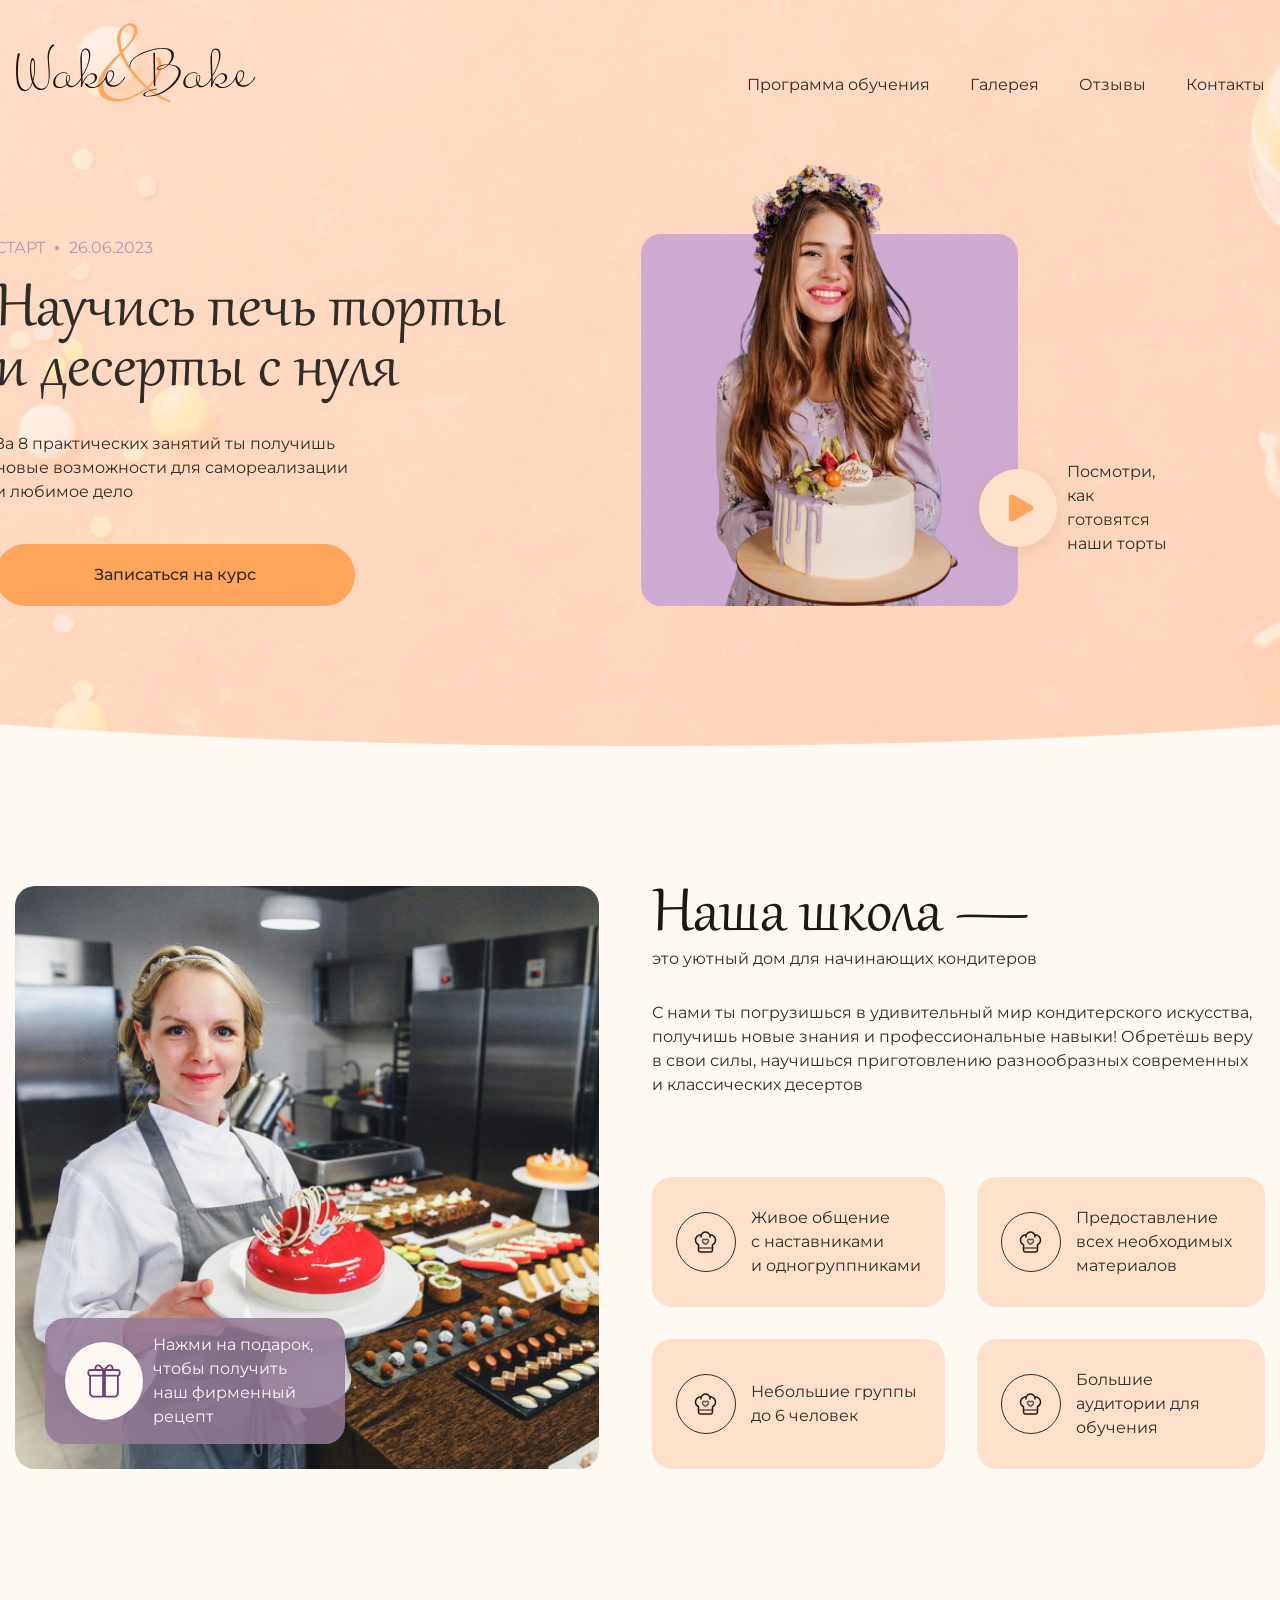
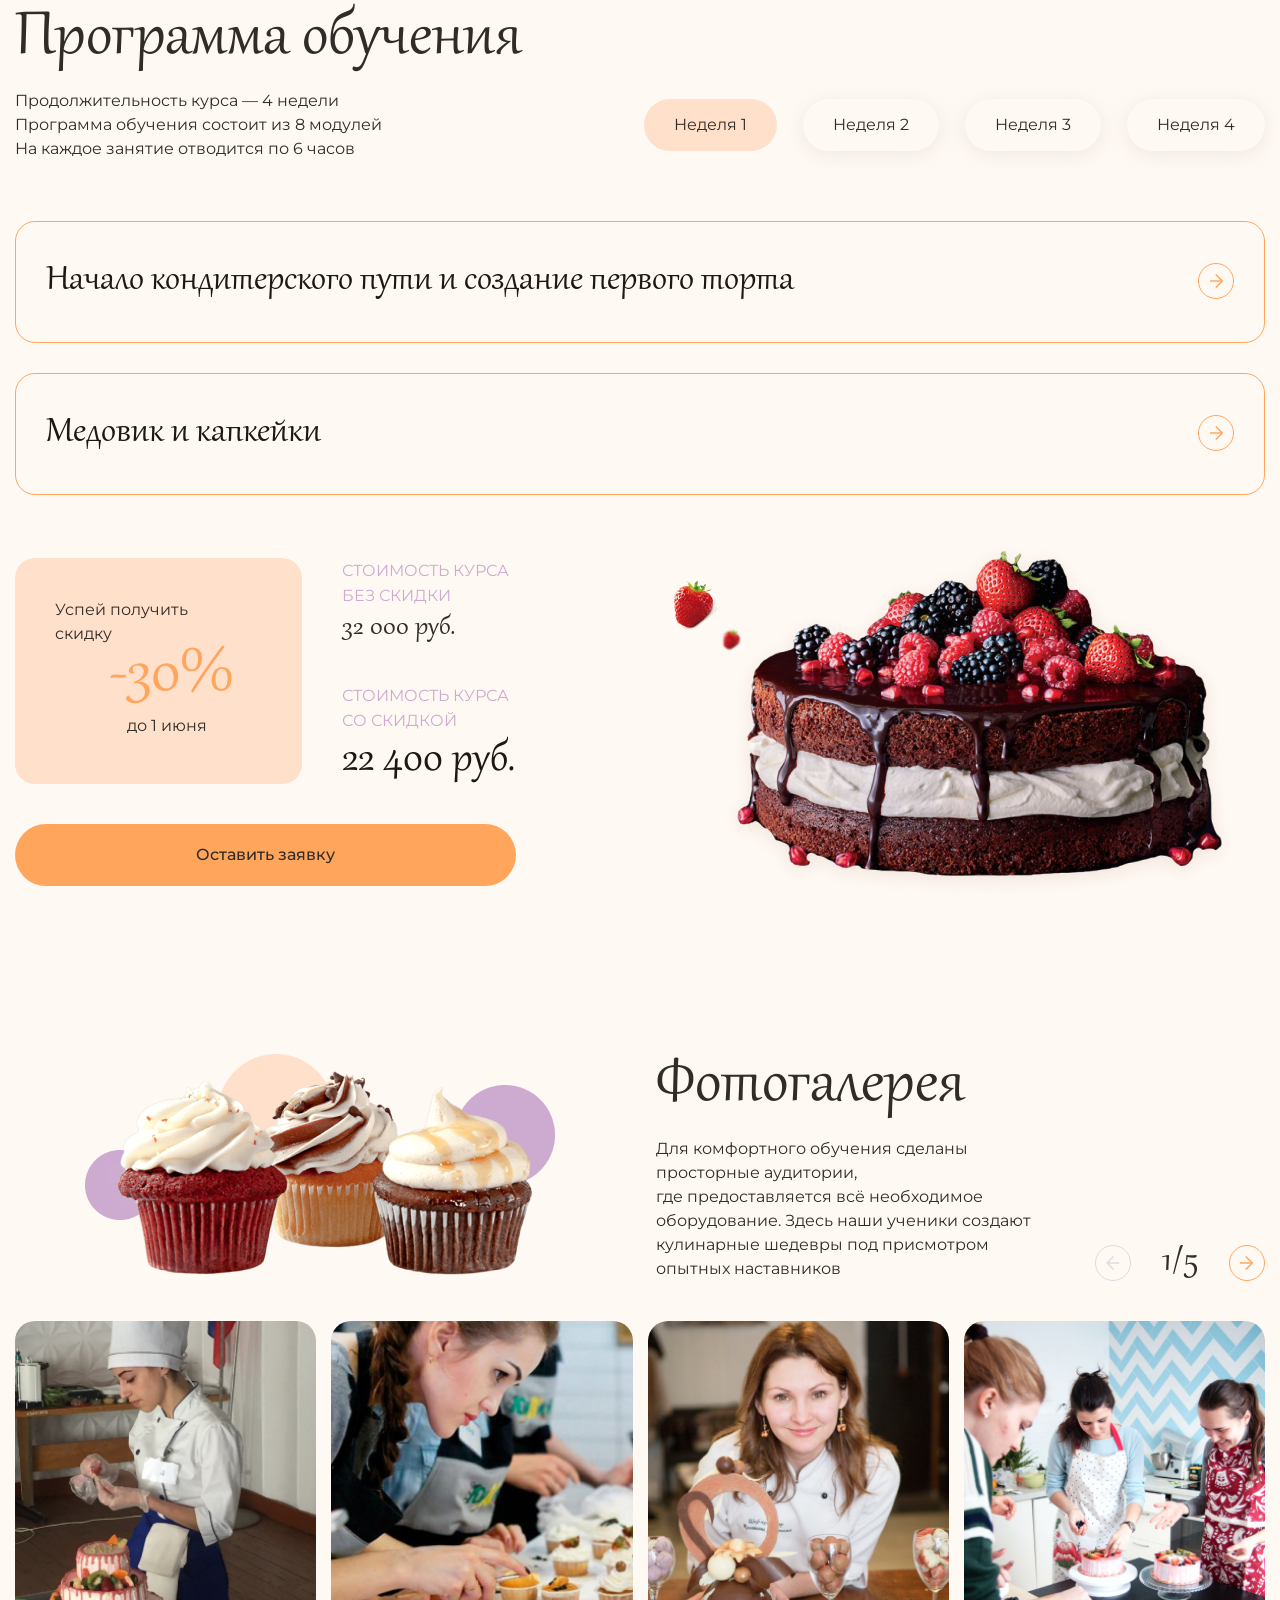
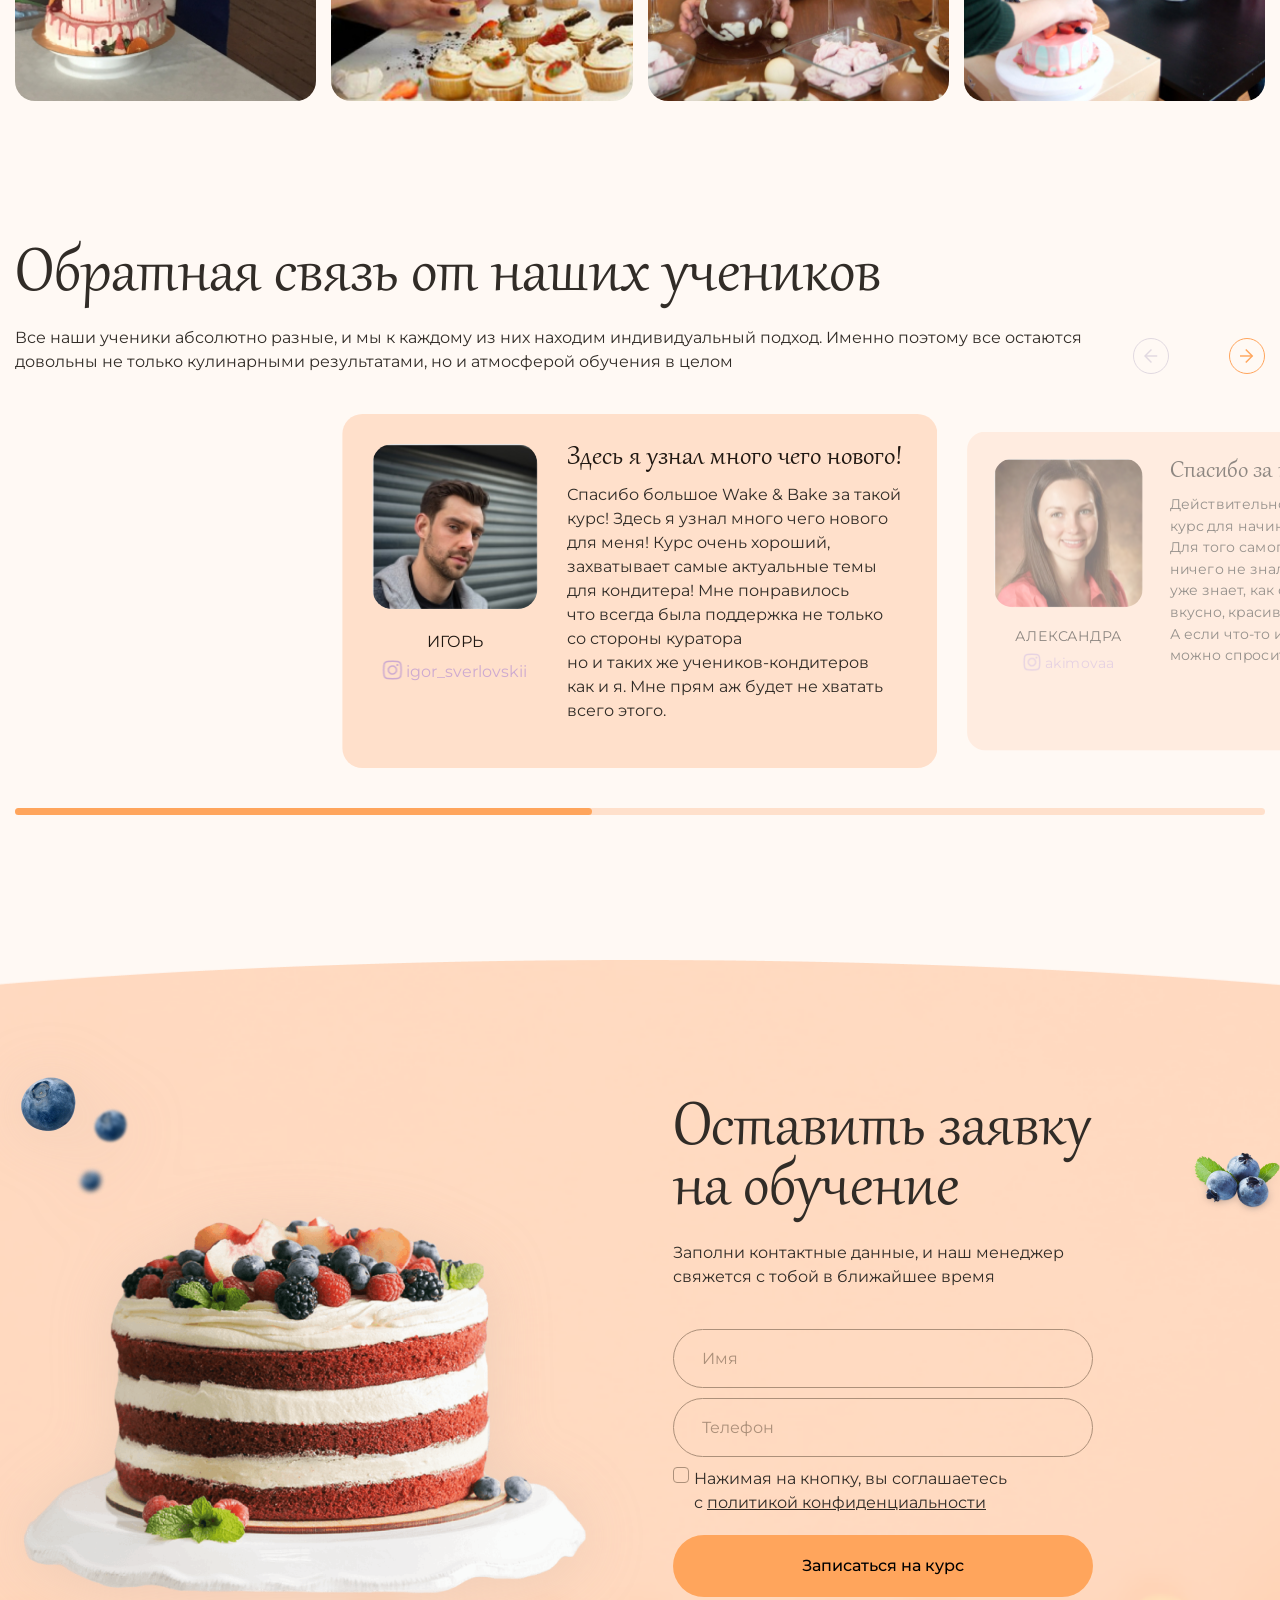
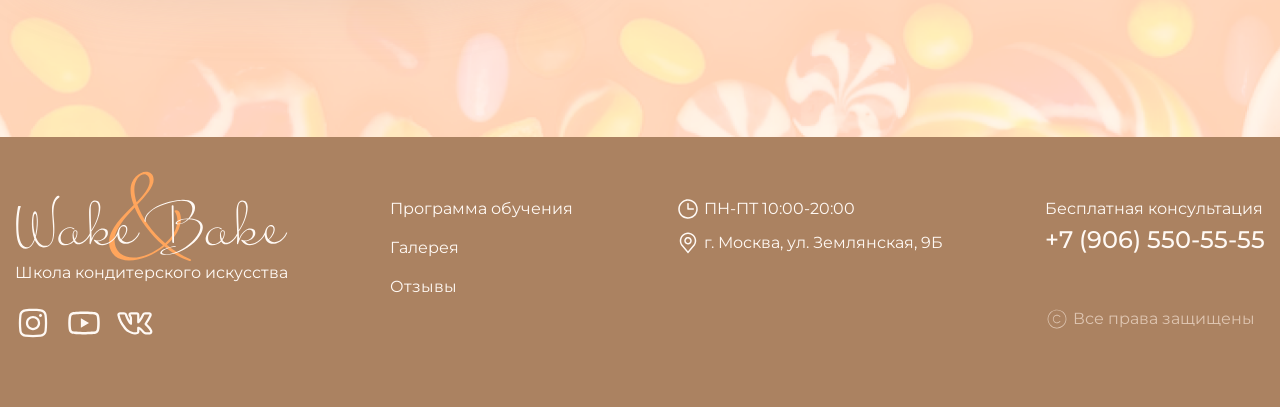
==== commit e59159ab: "Update index.html" ====
--- a/docs/index.html
+++ b/docs/index.html
@@ -385,7 +385,7 @@
                                                 </div>
                                                 Приготовление нежного чизкейка
                                             </li>
-                                        </ul>    
+                                        </ul>
                                     </div>
                                     <div class="accordion-content__col">
                                         <h6 class="accordion-content__title">
@@ -845,9 +845,7 @@
                         </h2>
                         <p class="testimonials__text">
                             Все наши ученики абсолютно разные, и мы к каждому из них находим
-                            <br>
                             индивидуальный подход. Именно поэтому все остаются довольны
-                            <br>
                             не только кулинарными результатами, но и атмосферой обучения в целом
                         </p>
                     </div>
@@ -1165,4 +1163,4 @@
 
 </body>
 
-</html>+</html>
--- a/docs/css/style.css
+++ b/docs/css/style.css
@@ -924,6 +924,7 @@
 
 /* ======================================== */
 
+
 .contact__inner {
     justify-content: center;
 }
@@ -963,21 +964,31 @@
         scroll-padding-top: 50px;
     }
 
-    .hero__content {
-        min-width: none;
+    .hero__inner {
         display: flex;
         flex-direction: column;
         align-items: center;
         text-align: center;
+        justify-content: center;
+    }
+
+    .hero__content {
+        display: flex;
+        flex-direction: column;
+        align-items: center;
+        text-align: center;
     }
 
     .hero__img {
         display: none;
     }
+
     .hero__img-control--mobile {
         display: flex;
-        margin: 0 0 30px;
-    }
+        margin: -20px 0 30px;
+
+    }
+
 
     /* ======================================== */
 
@@ -1035,6 +1046,19 @@
 
     .contact__inner::before {
         content: none;
+    }
+
+}
+
+@media (max-width: 650px) {
+
+    .testimonials__inner {
+        display: flex;
+        flex-direction: column;
+        justify-content: center;
+        align-items: center;
+        padding-left: 20px;
+        padding-right: 20px;
     }
 
 }
@@ -1127,11 +1151,10 @@
     /* ======================================== */
 
     .gallery__content {
+        display: flex;
         flex-direction: column;
-    }
-
-    .gallery__inner {
-        margin-bottom: 20px;
+        justify-content: center;
+        align-items: center;
     }
 
      /* ======================================== */
@@ -1194,4 +1217,4 @@
     .accordion-content__item {
         margin-bottom: 10px;
     }
-}+}
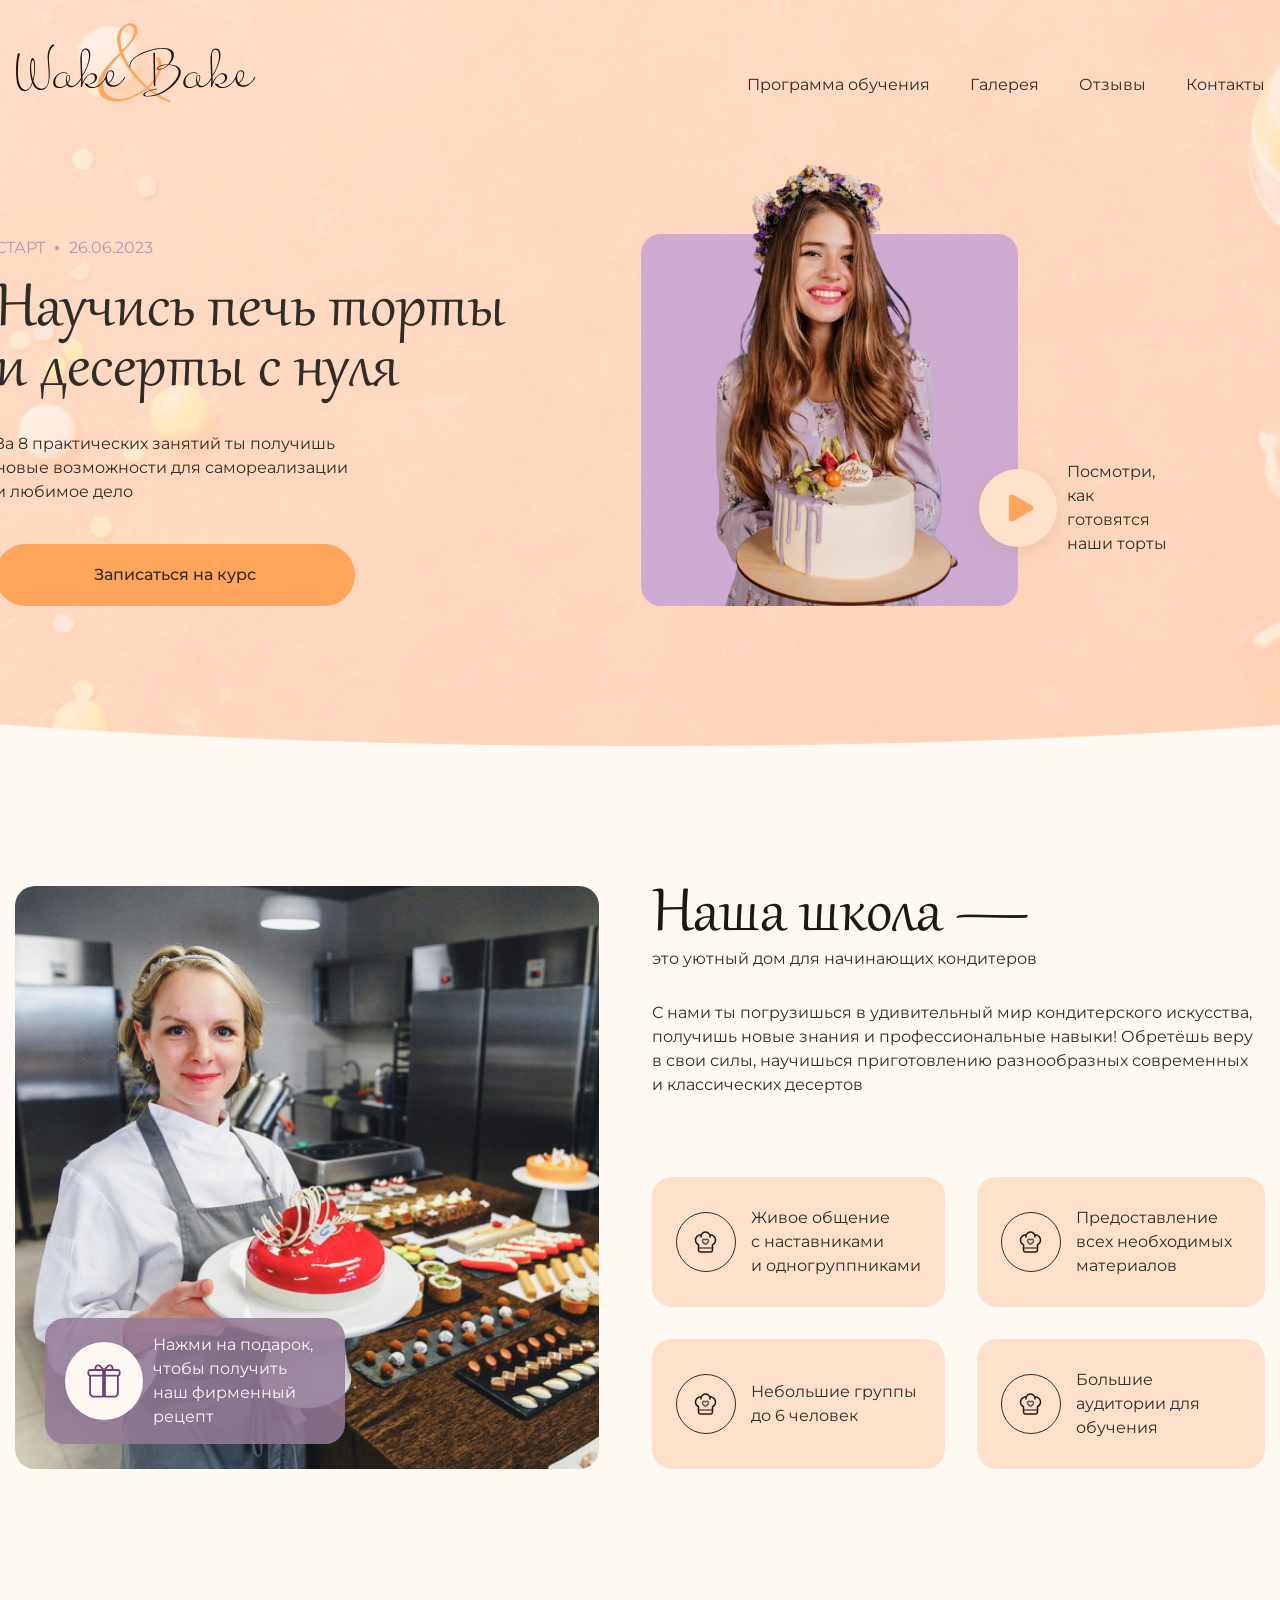
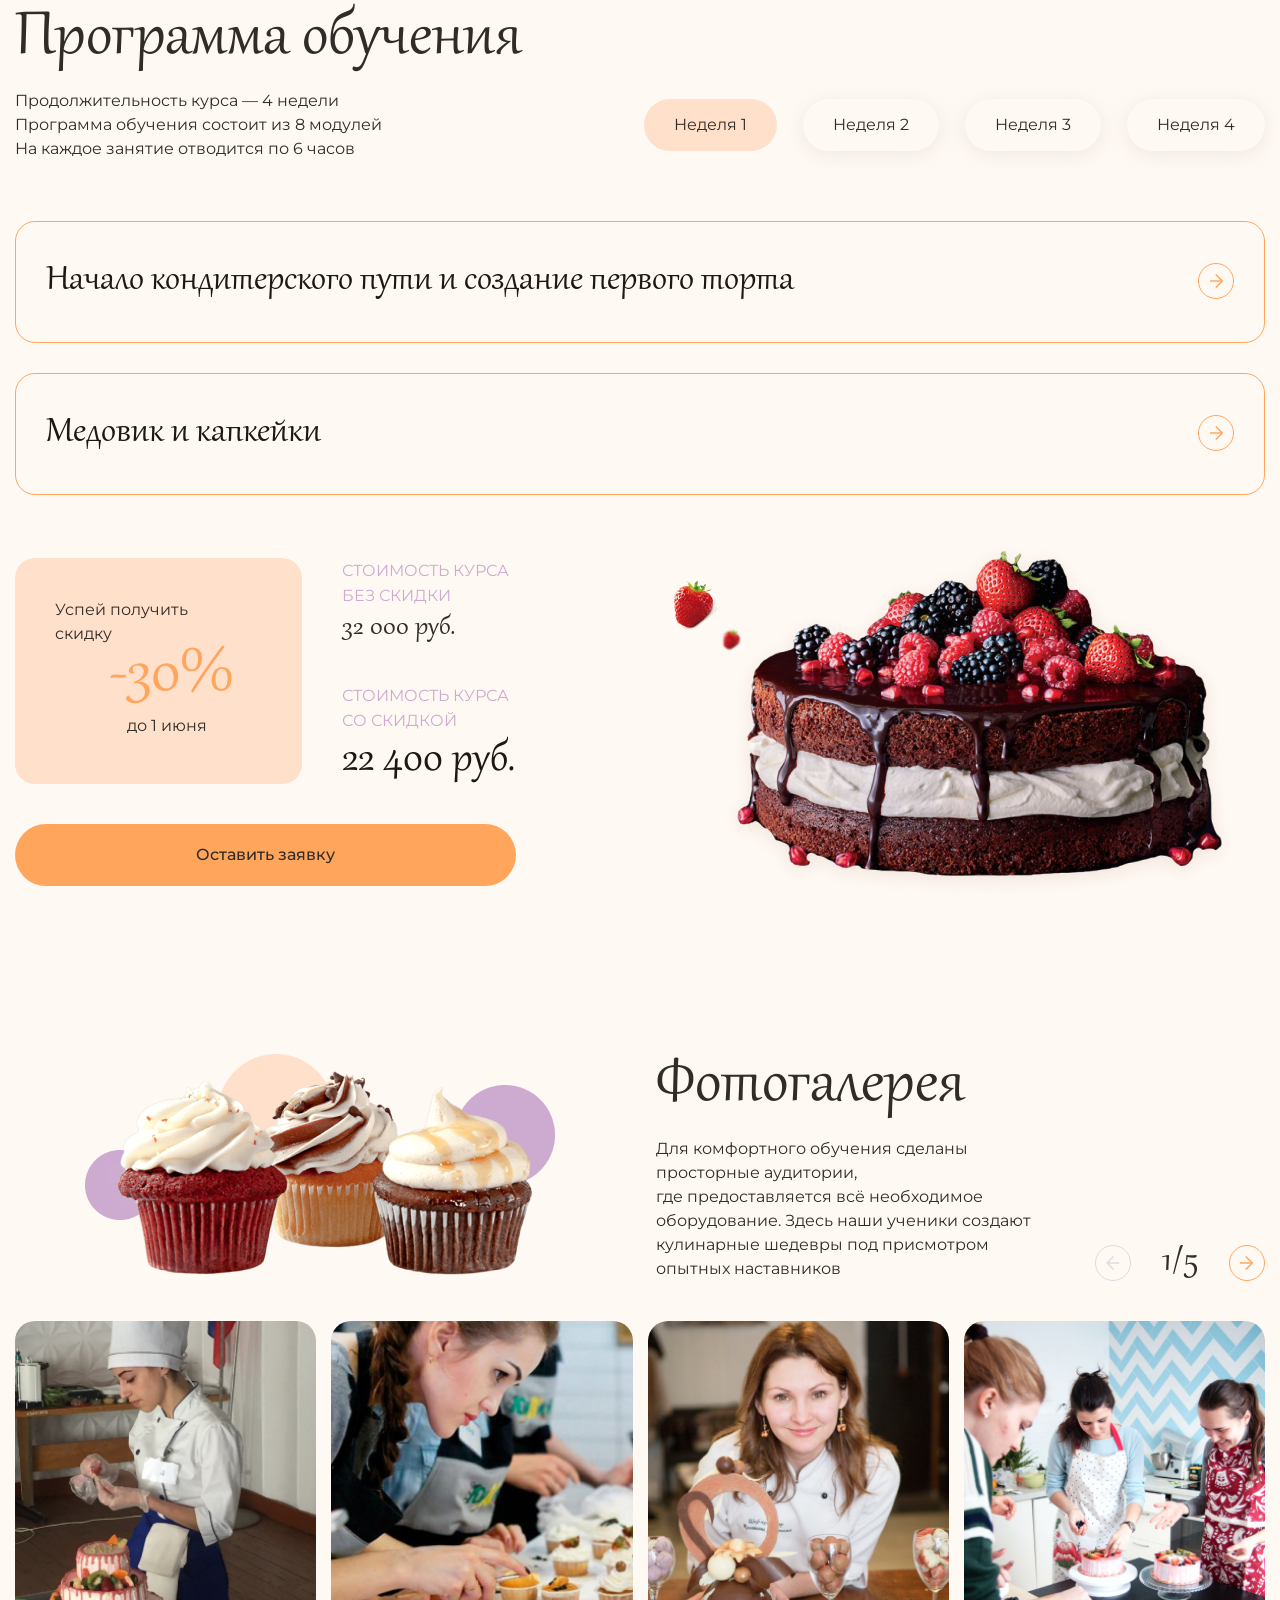
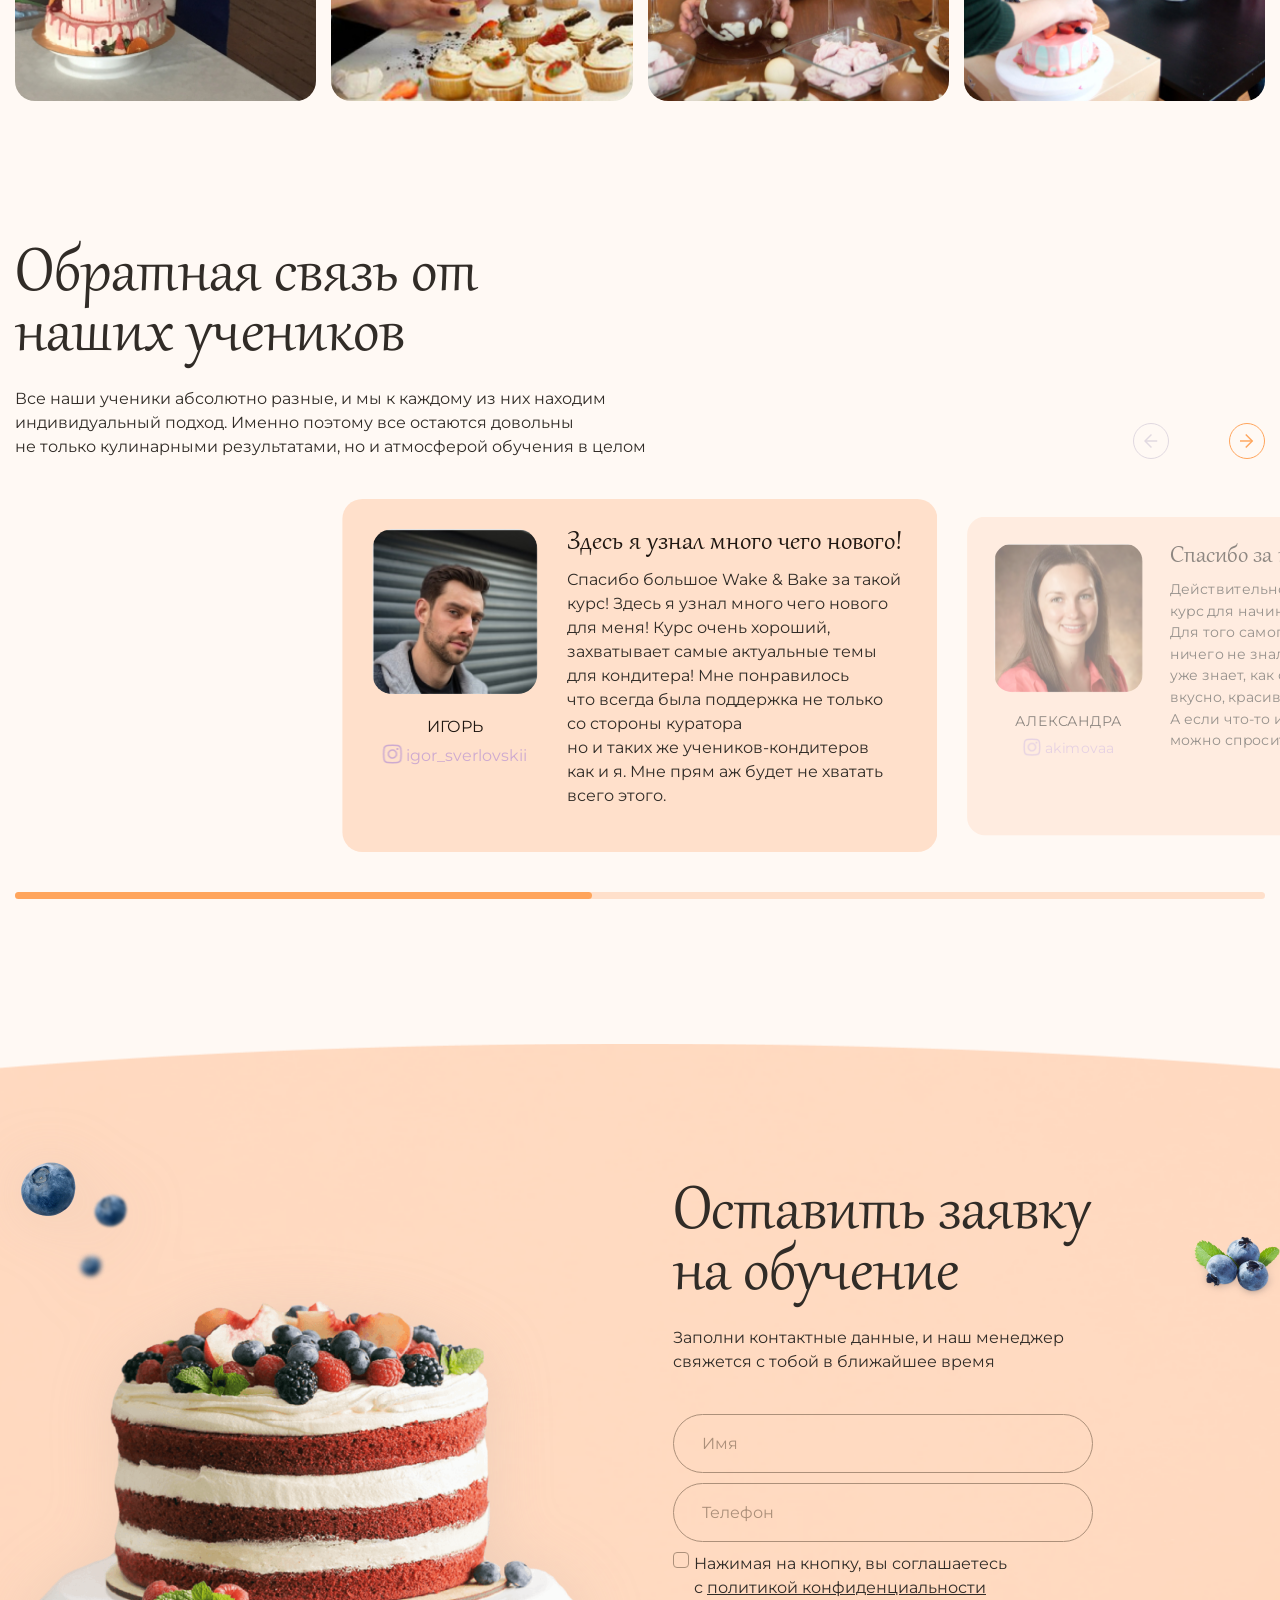
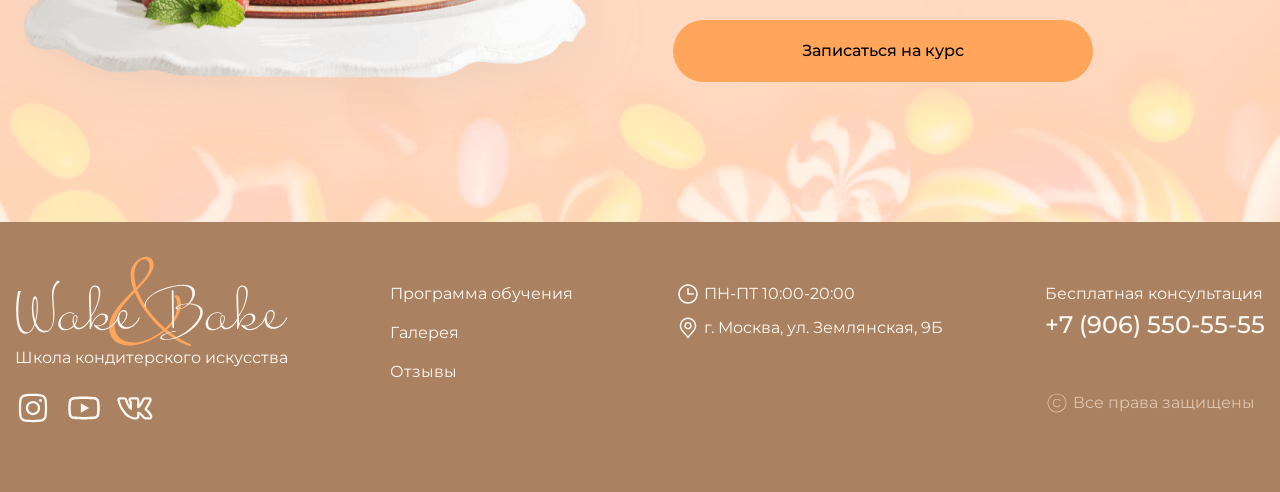
==== commit d319993a: "Update index.html" ====
--- a/docs/index.html
+++ b/docs/index.html
@@ -841,11 +841,15 @@
                 <div class="testimonials__inner">
                     <div class="testimonials__info">
                         <h2 class="testimonials__title title">
-                            Обратная связь от наших учеников
+                            Обратная связь от 
+                            <br>
+                            наших учеников
                         </h2>
                         <p class="testimonials__text">
                             Все наши ученики абсолютно разные, и мы к каждому из них находим
+                            <br>
                             индивидуальный подход. Именно поэтому все остаются довольны
+                            <br>
                             не только кулинарными результатами, но и атмосферой обучения в целом
                         </p>
                     </div>
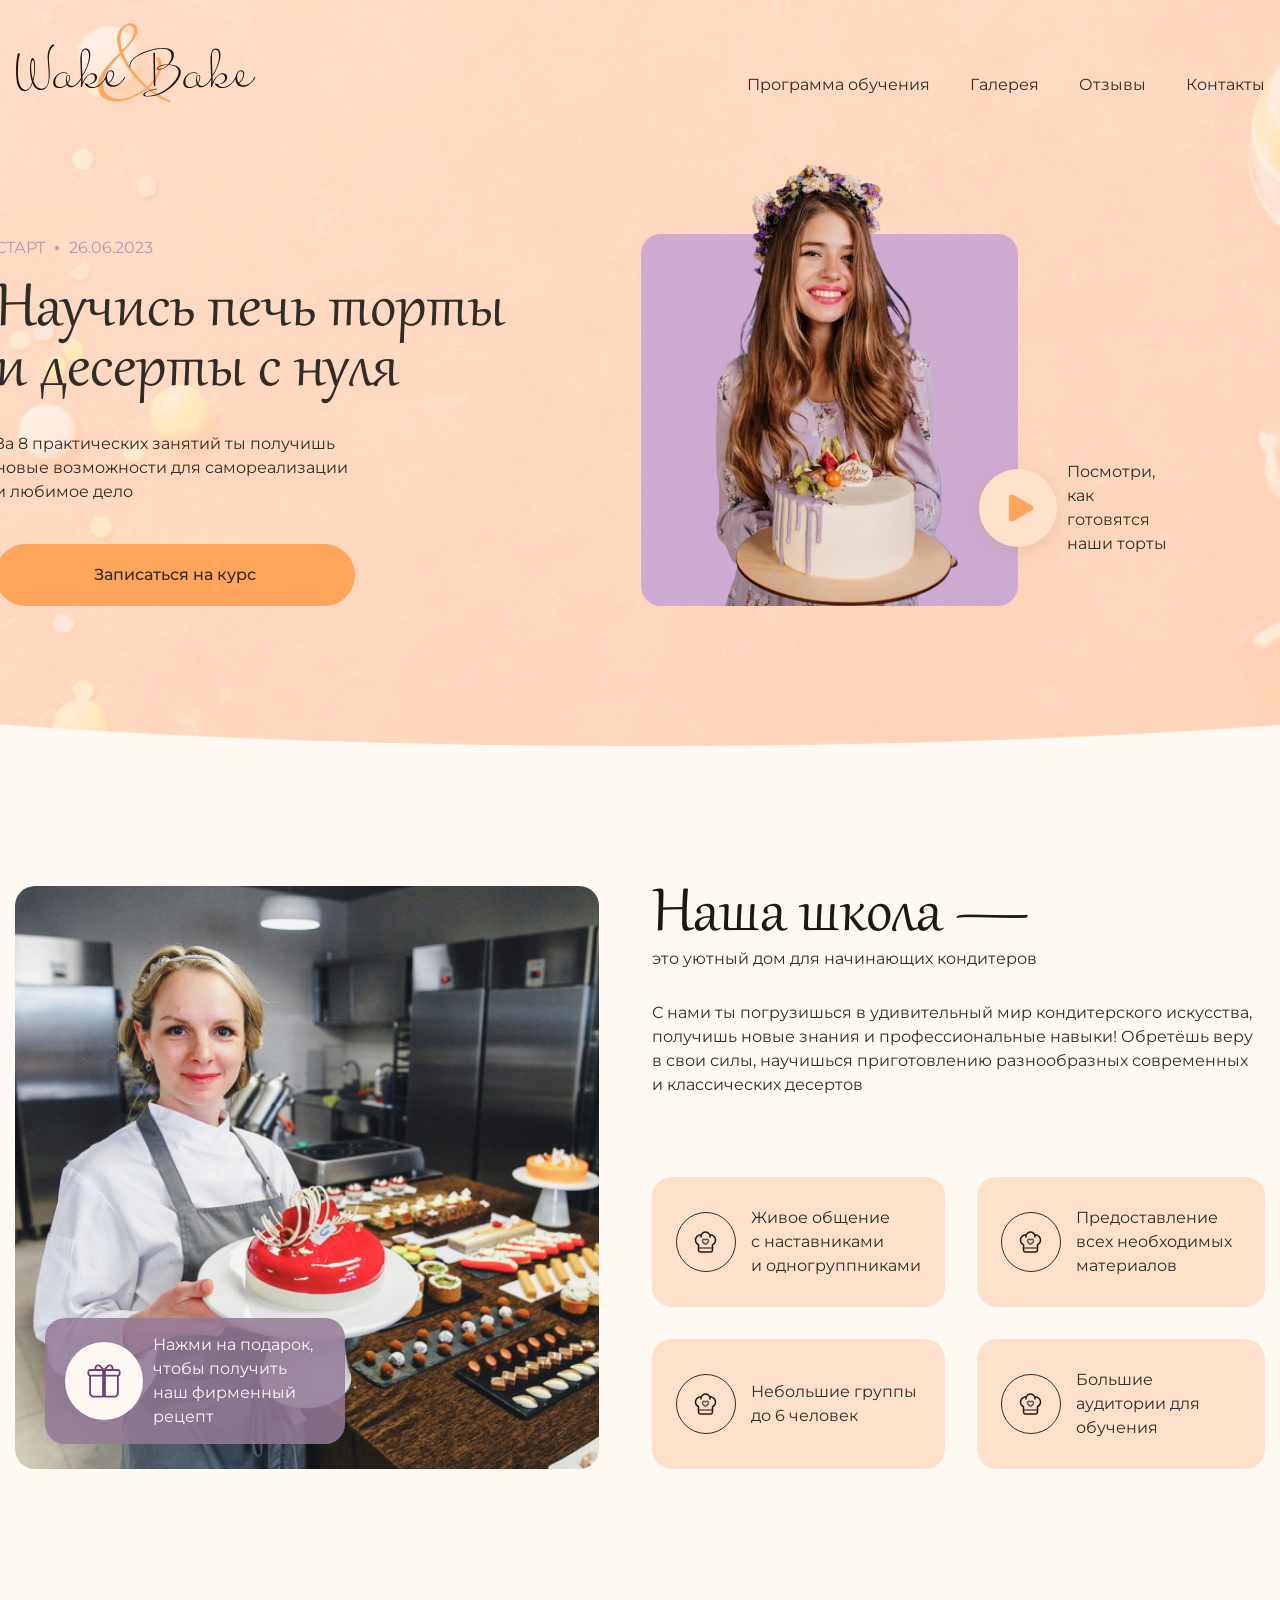
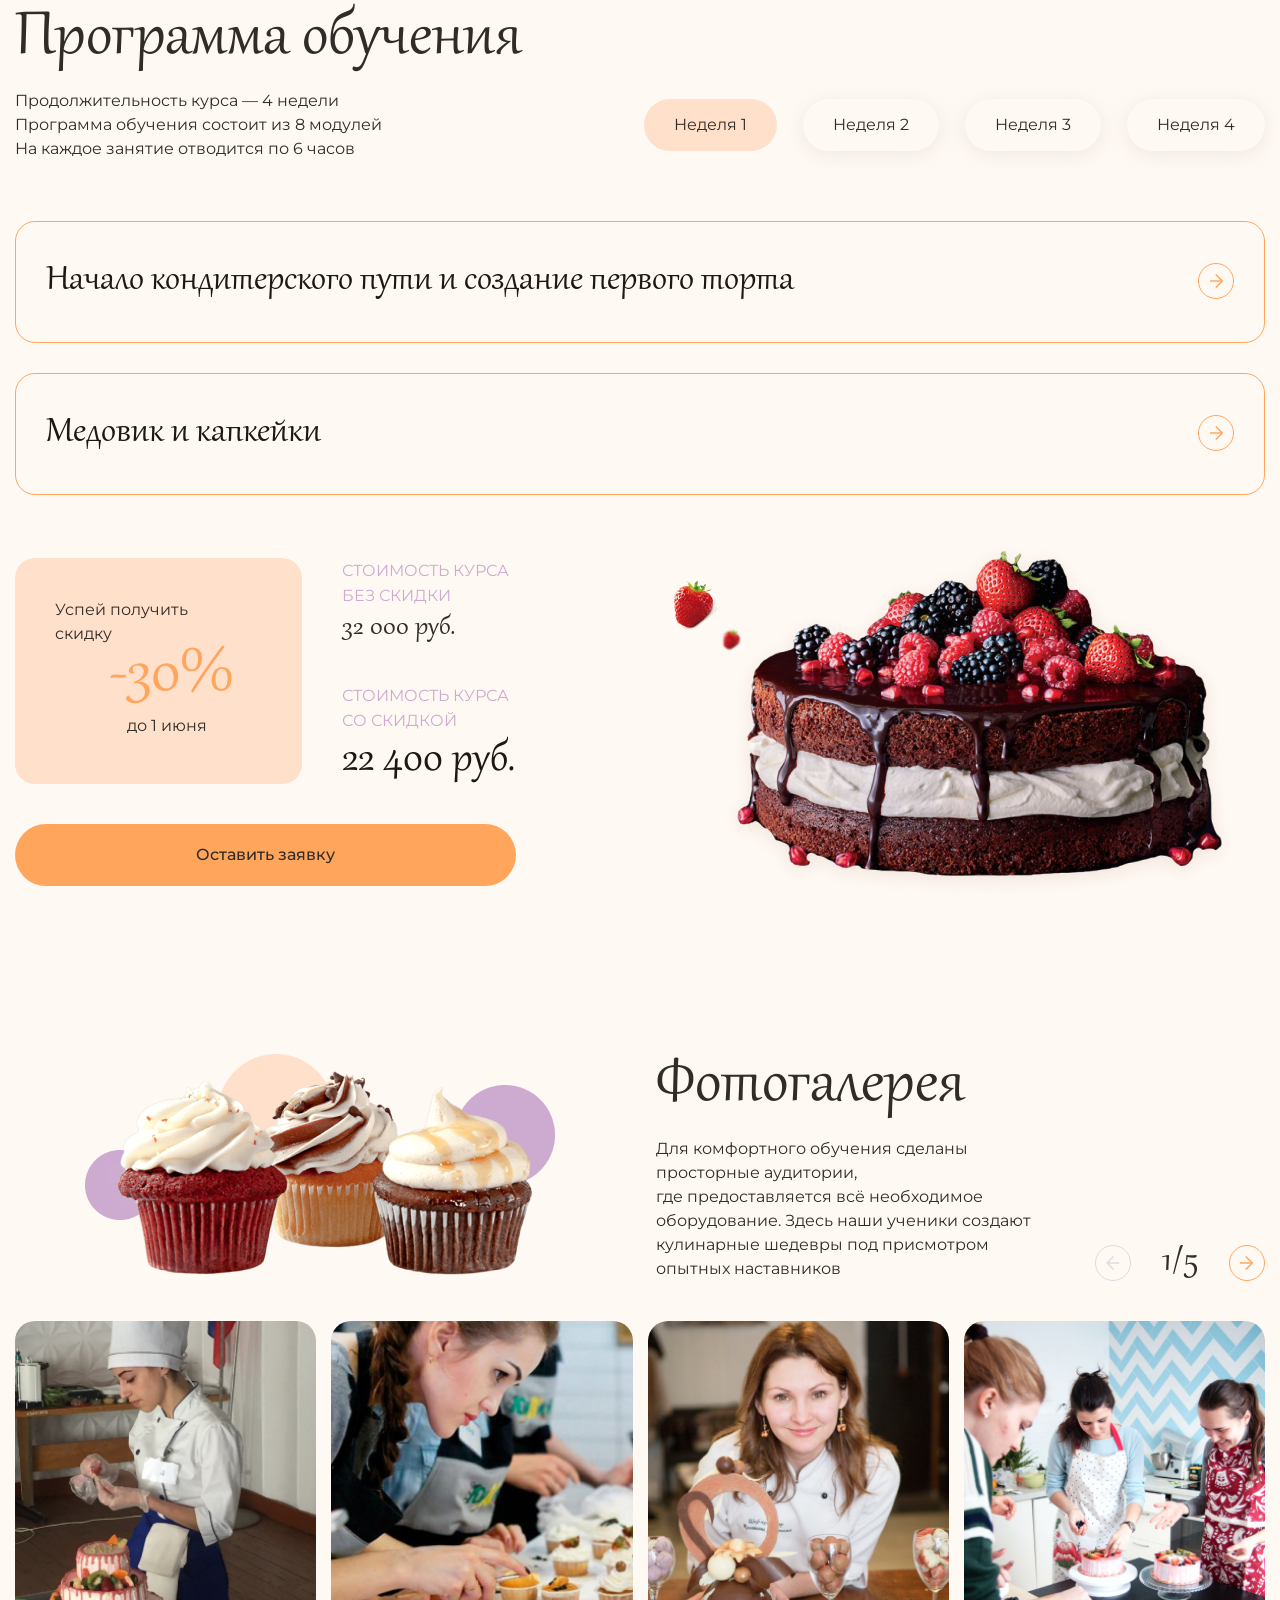
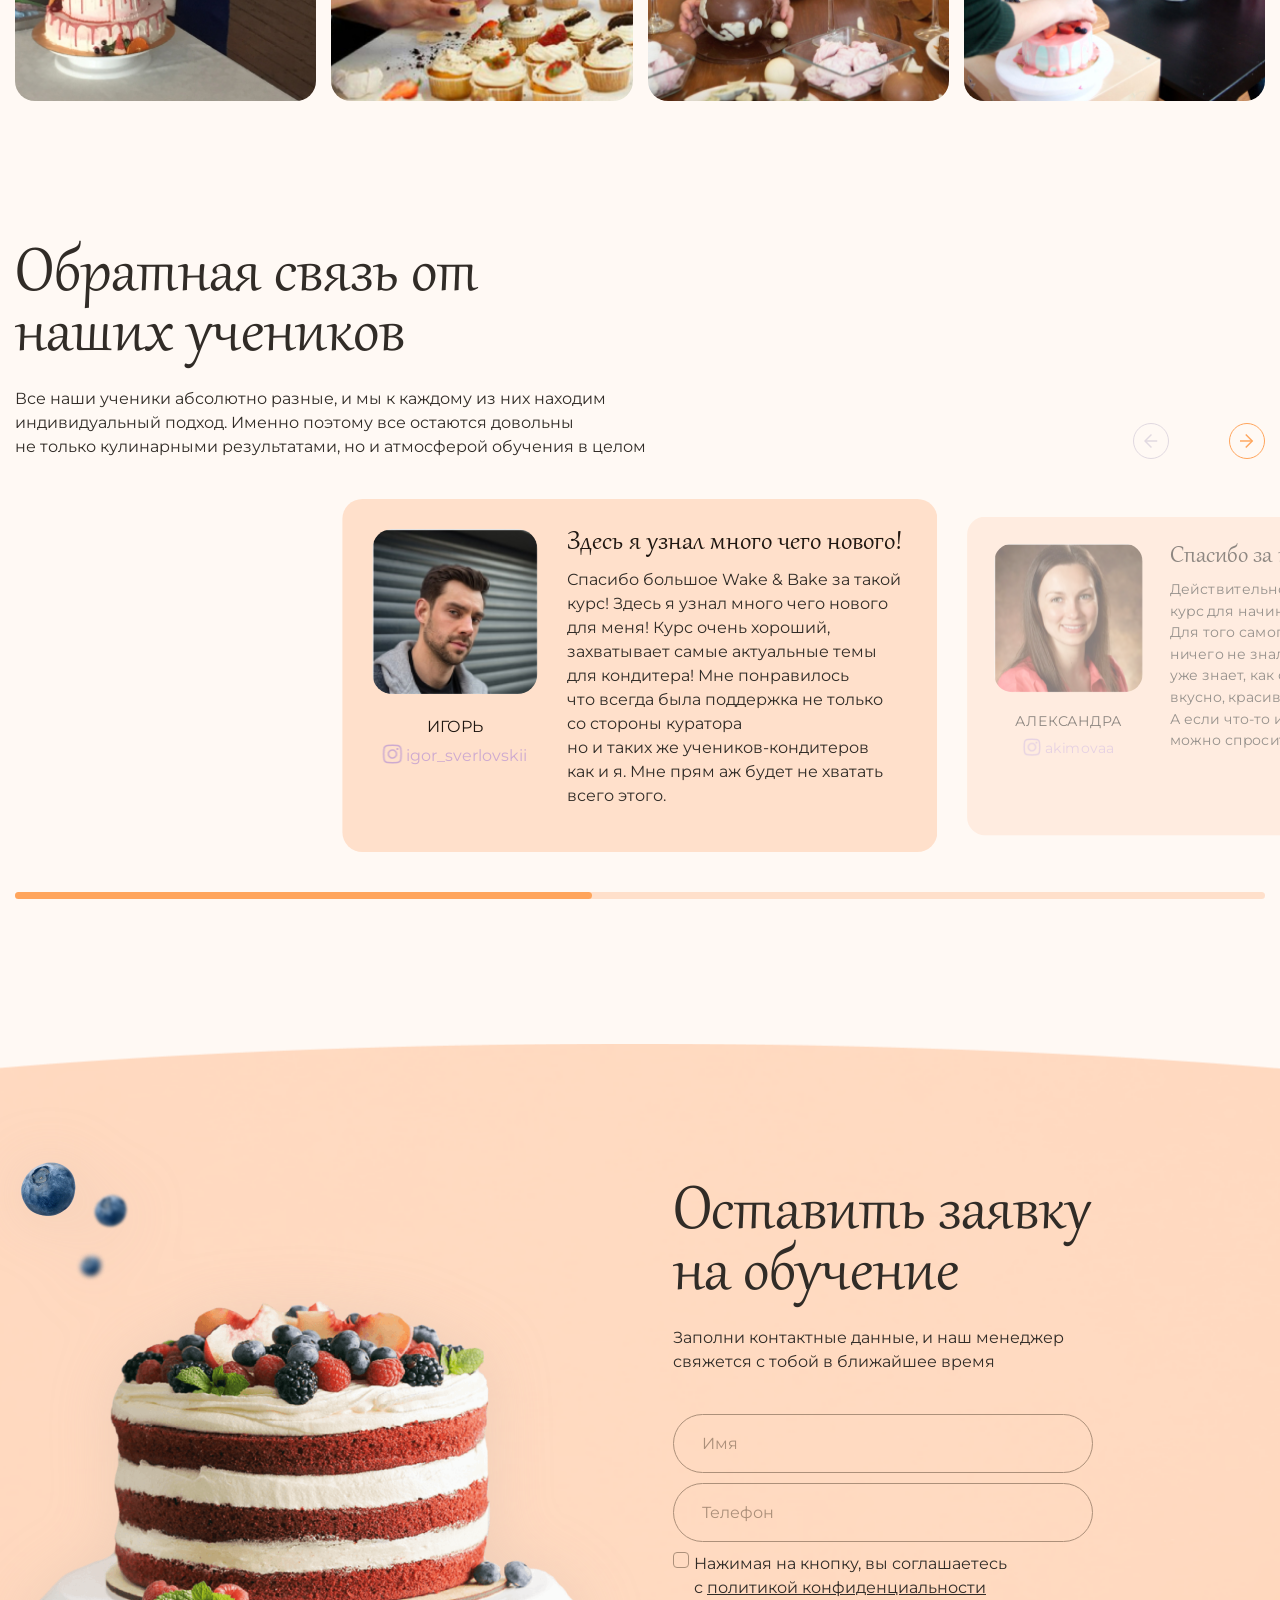
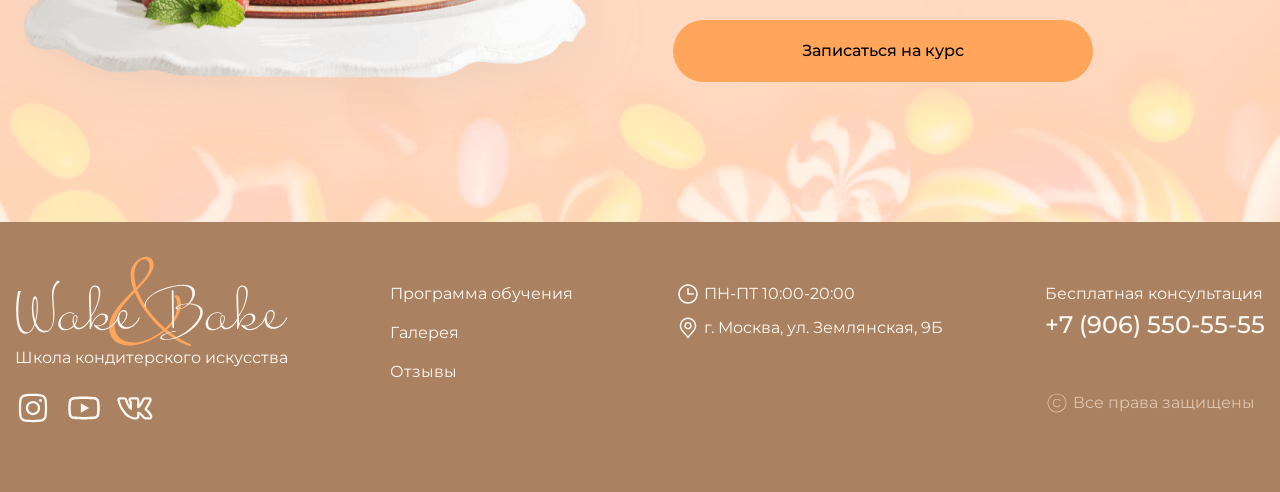
==== commit eac34533: "Update index.html" ====
--- a/docs/index.html
+++ b/docs/index.html
@@ -67,7 +67,7 @@
                                 дело
                             </p>
                             <div class="hero__img-control hero__img-control--mobile">
-                                <a href="../docs/media/тортик.mp4" data-fslightbox class="hero__img-button">
+                                <a href="/media/тортик.mp4" data-fslightbox class="hero__img-button">
                                     <img src="img/icons/play.svg" alt="">
                                 </a>
                                 Посмотри, как готовятся наши торты
@@ -991,7 +991,9 @@
                     </div>
                     <div class="contact__body">
                         <h2 class="contact__title title">
-                            Оставить заявку на обучение
+                            Оставить заявку 
+                            <br>
+                            на обучение
                         </h2>
                         <p class="contact__text">
                             Заполни контактные данные, и наш менеджер
--- a/docs/css/style.css
+++ b/docs/css/style.css
@@ -486,10 +486,6 @@
     gap: 30px;
 }
 
-.testimonials__info {
-    min-width: 632px;
-}
-
 .testimonials__title {
     margin-bottom: 20px;
 }
@@ -648,7 +644,7 @@
     align-items: end;
     gap: 84px;
     position: relative;
-    max-width: 420px;
+    /* max-width: 420px; */
 }
 
 .contact__img::before {
@@ -816,7 +812,6 @@
 
 /* ======================================== */
 
-
     .footer__inner {
         justify-content: space-between;
         grid-template: repeat(2, auto) / repeat(3, auto);
@@ -855,9 +850,20 @@
      /* ======================================== */
 
     .contact__inner {
+        display: flex;
+        flex-direction: column;
+        justify-content: center;
         align-items: center;
-        gap: 30px;
-    }
+    }
+    
+    .contact__form {
+        width: 420px;
+    }
+
+    .contact__img{
+        display: none;
+    }
+
 }
 
 @media (max-width: 900px) {
@@ -926,36 +932,40 @@
 
 
 .contact__inner {
+    display: flex;
+    flex-direction: column;
     justify-content: center;
+    align-items: center;
 }
 
 .contact__img {
     display: none;
 }
 
-/* ======================================== */
-
-    .footer__inner {
-        justify-content: center;
-        grid-template: none;
-        text-align: center;
-        gap: 0;
-    }
-
-    .footer__col:first-child {
-        display: flex;
-        font-display: column;
-        align-items: center;
-        margin-bottom: 40px;
-    }
-
-    .footer__col:nth-child(2) {
-        margin-bottom: 40px;
-    }
-
-    .footer__col:nth-child(3) {
-        margin-bottom: 10px;
-    }
+
+/* ======================================== */
+
+.footer__inner {
+    display: flex; 
+    flex-direction: column;
+    justify-content: center;
+    text-align: center;
+    gap: 20px; 
+}
+
+.footer__col:first-child,
+.footer__col:nth-child(2),
+.footer__col:nth-child(3) {
+    display: flex;
+    flex-direction: column; 
+    align-items: center;
+    margin-bottom: 40px; 
+}
+
+
+.footer__col:nth-child(3) {
+    margin-bottom: 10px;
+}
 }
 
 @media (max-width: 800px) {
